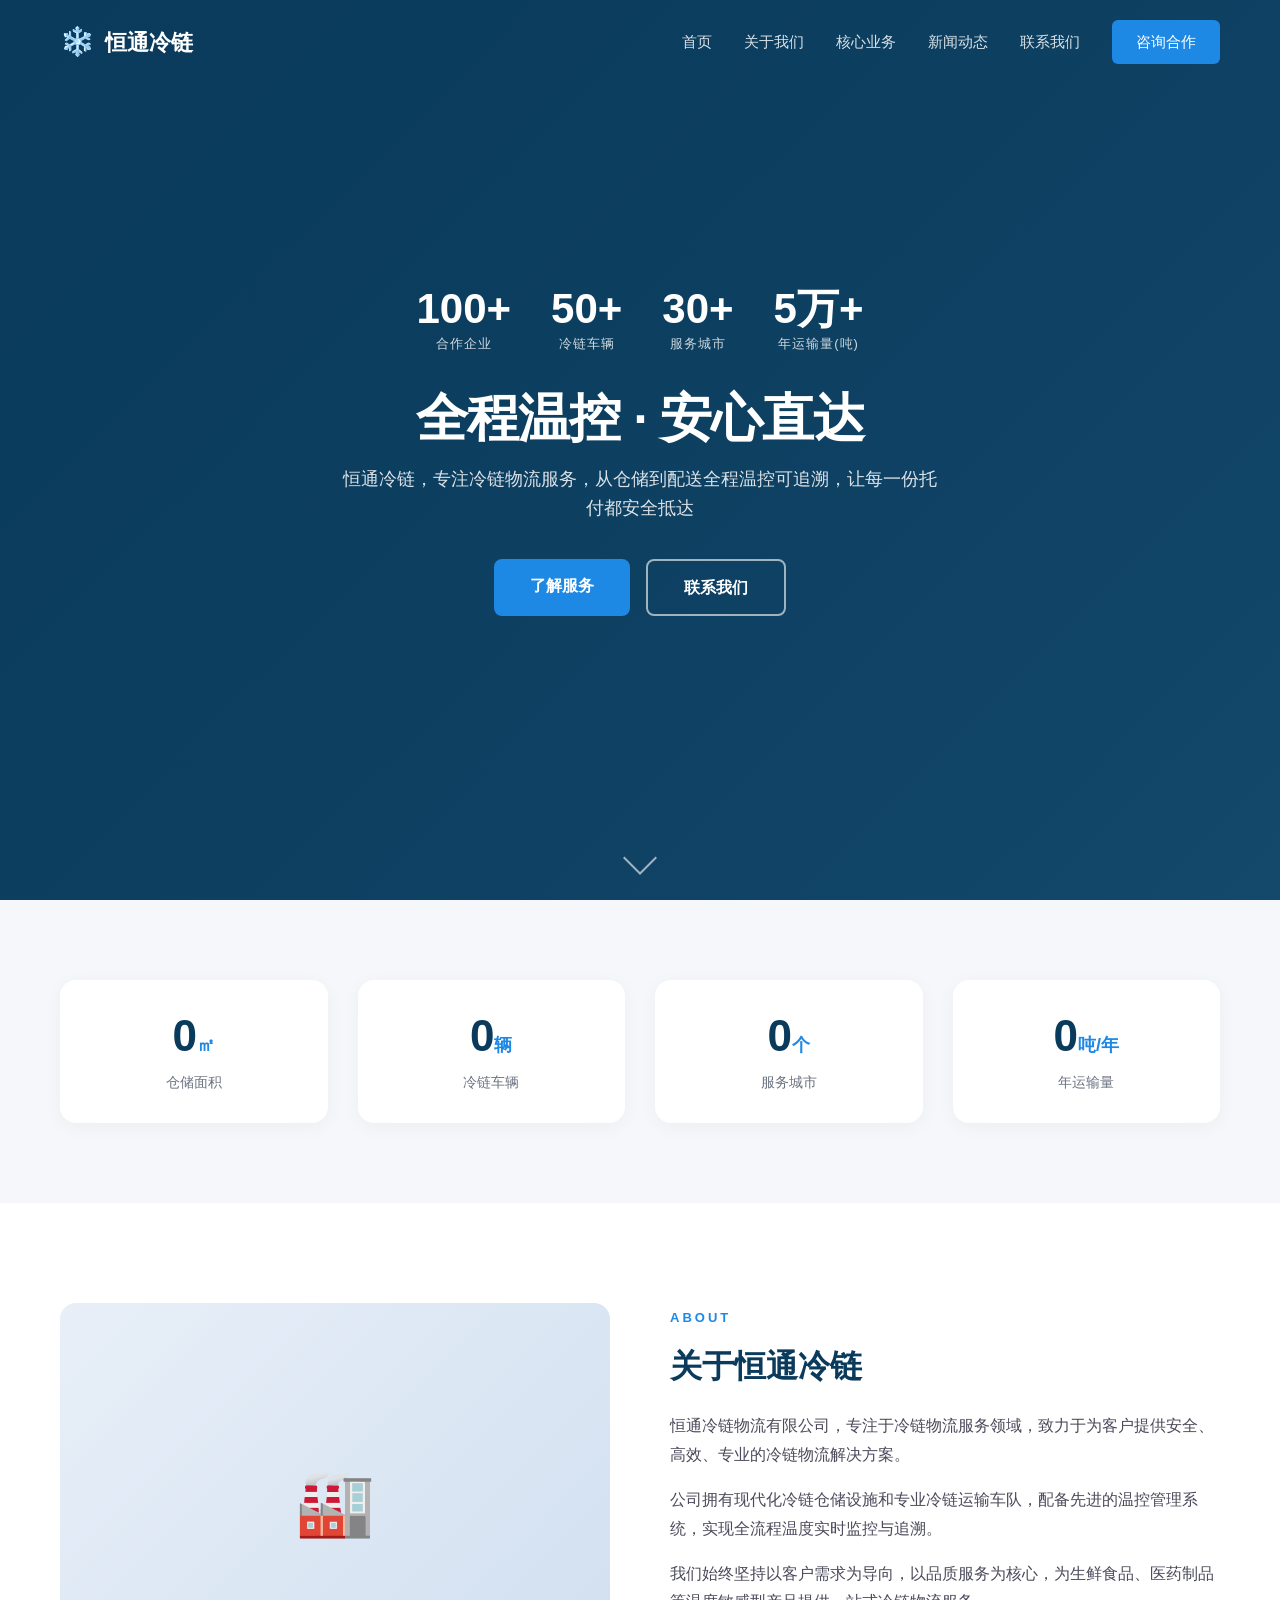
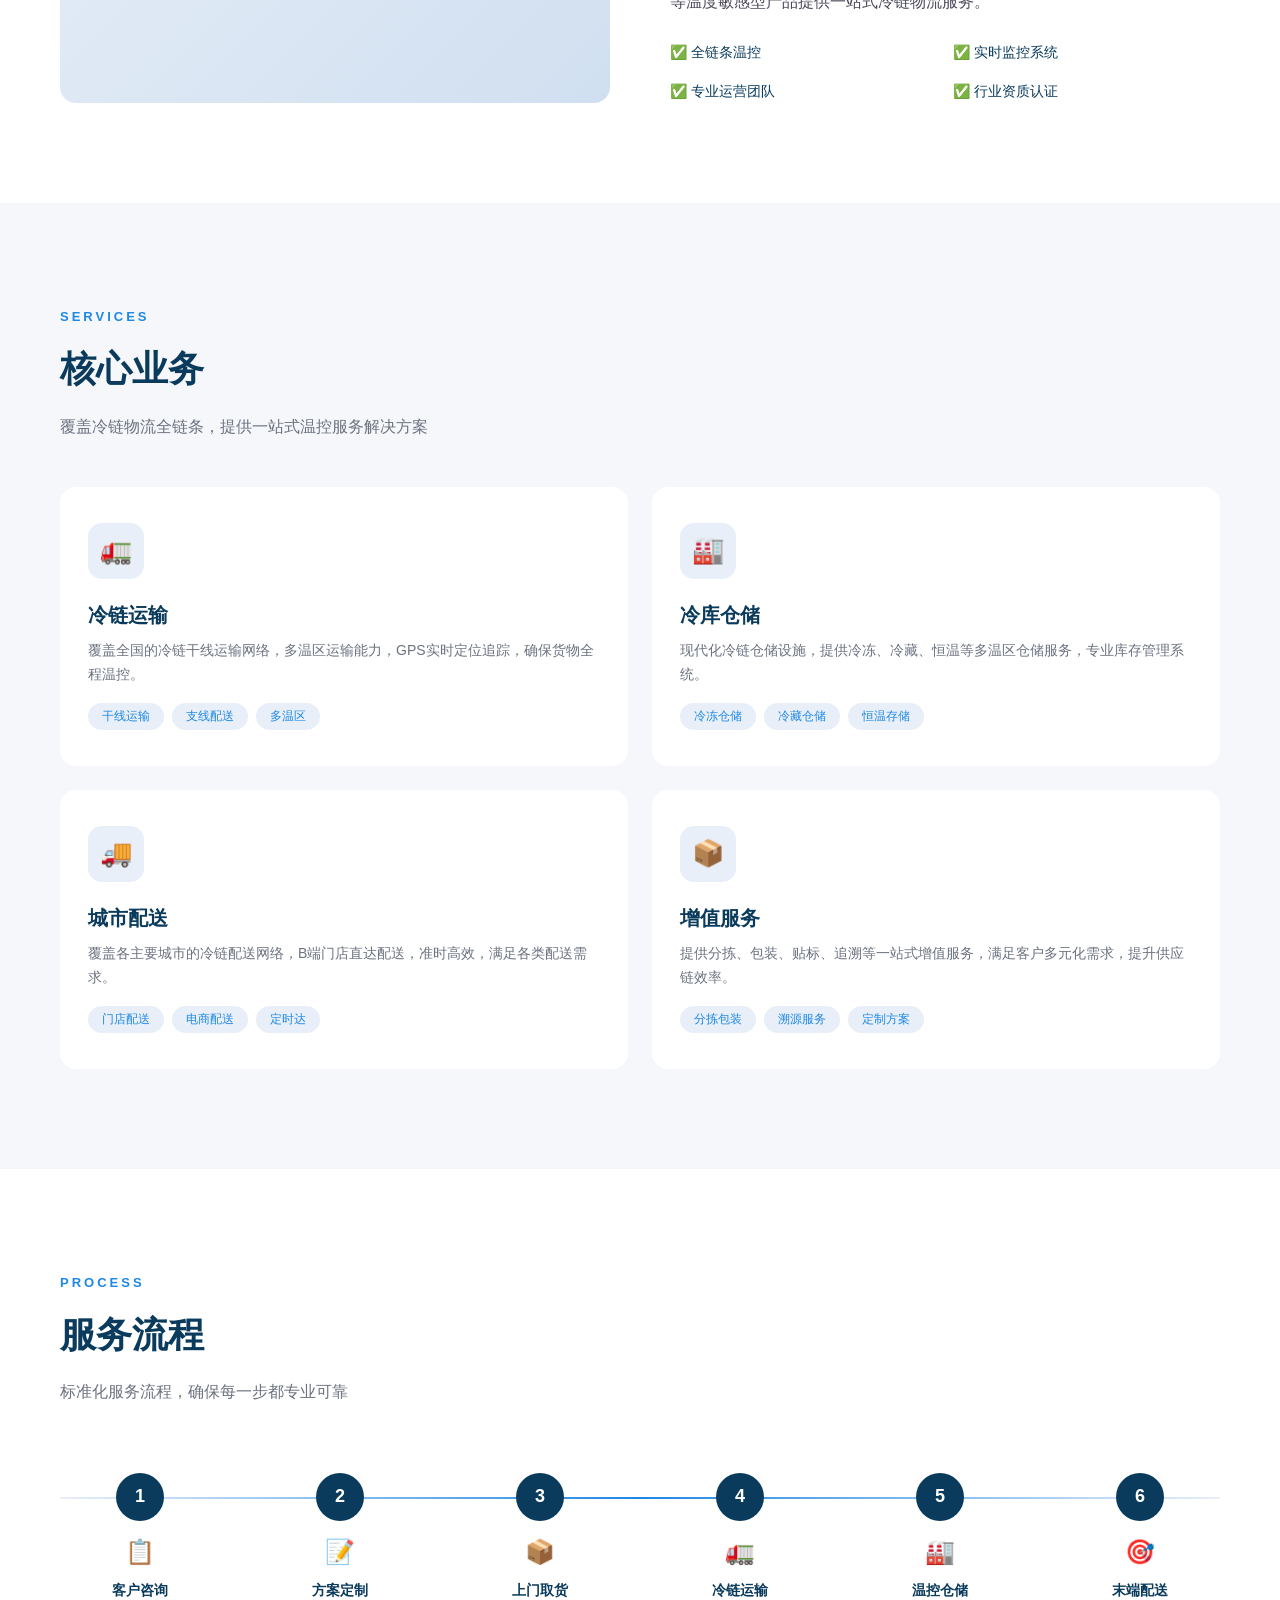
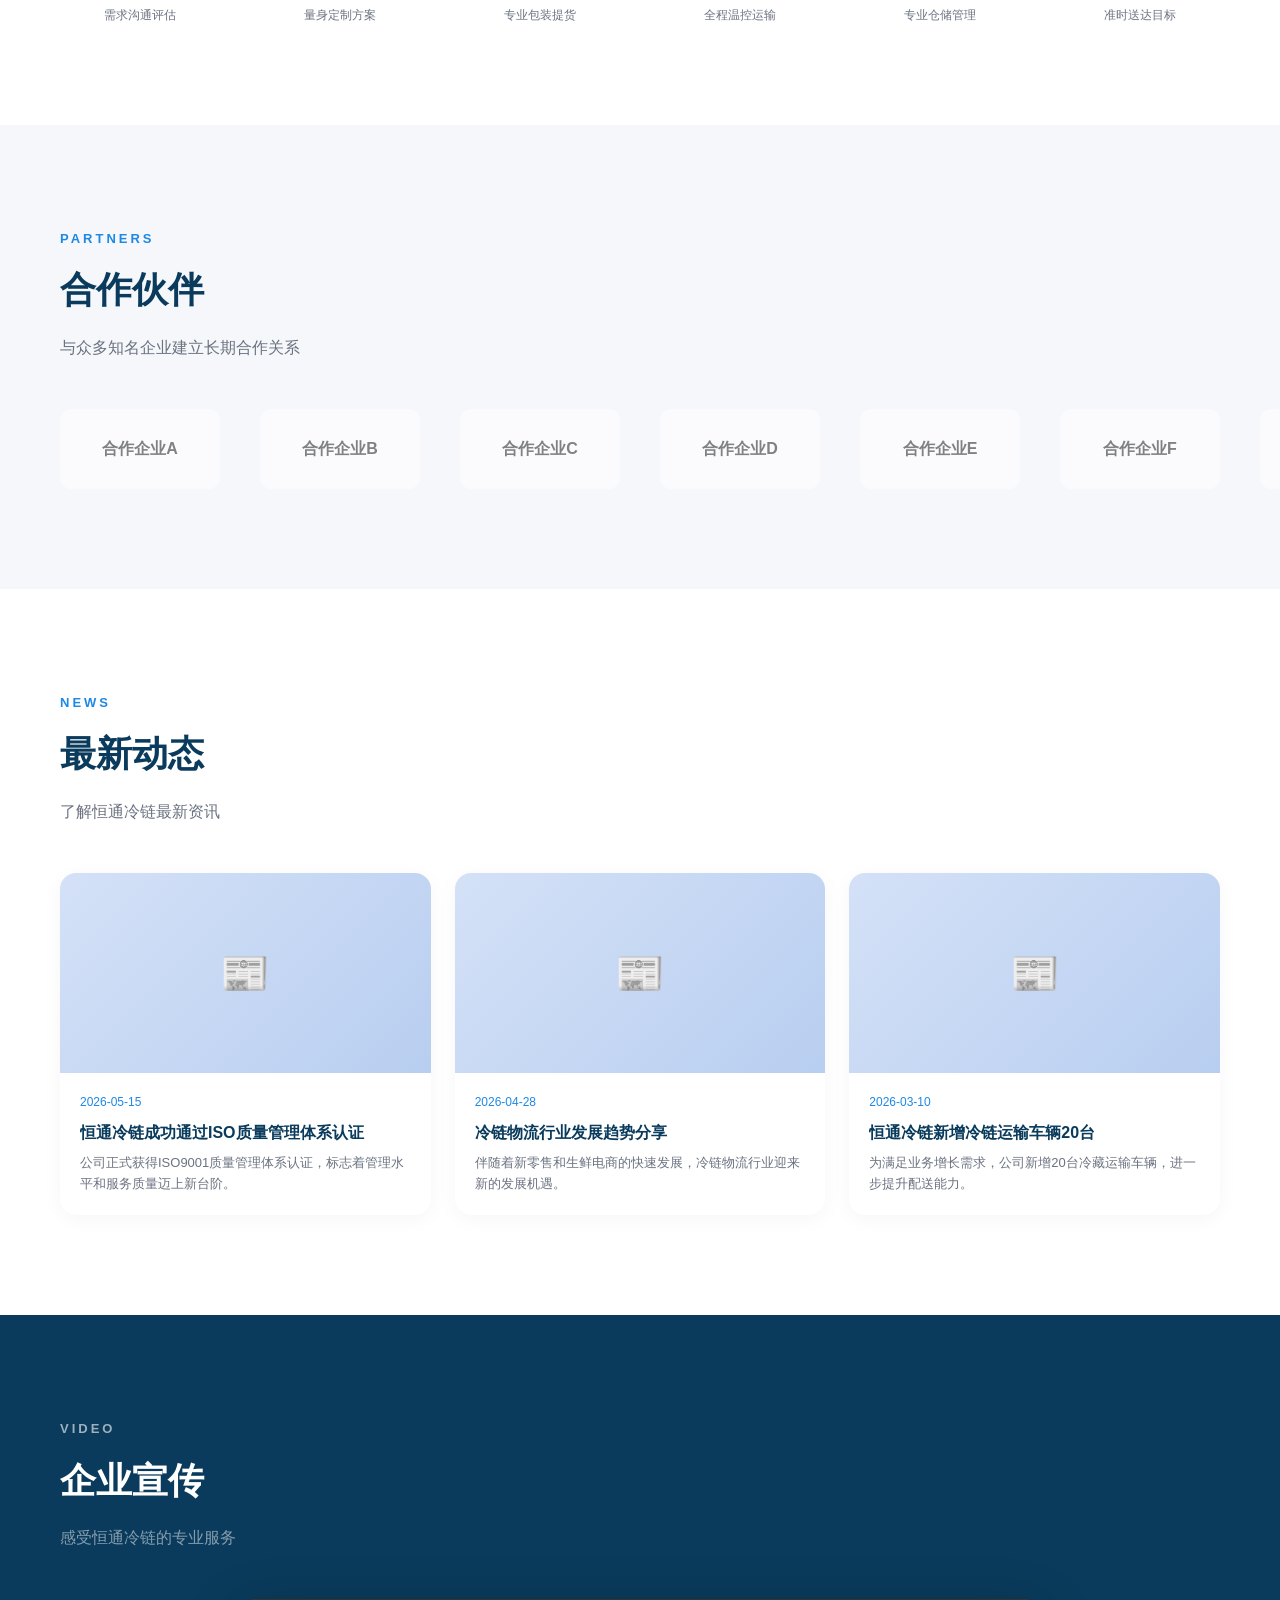
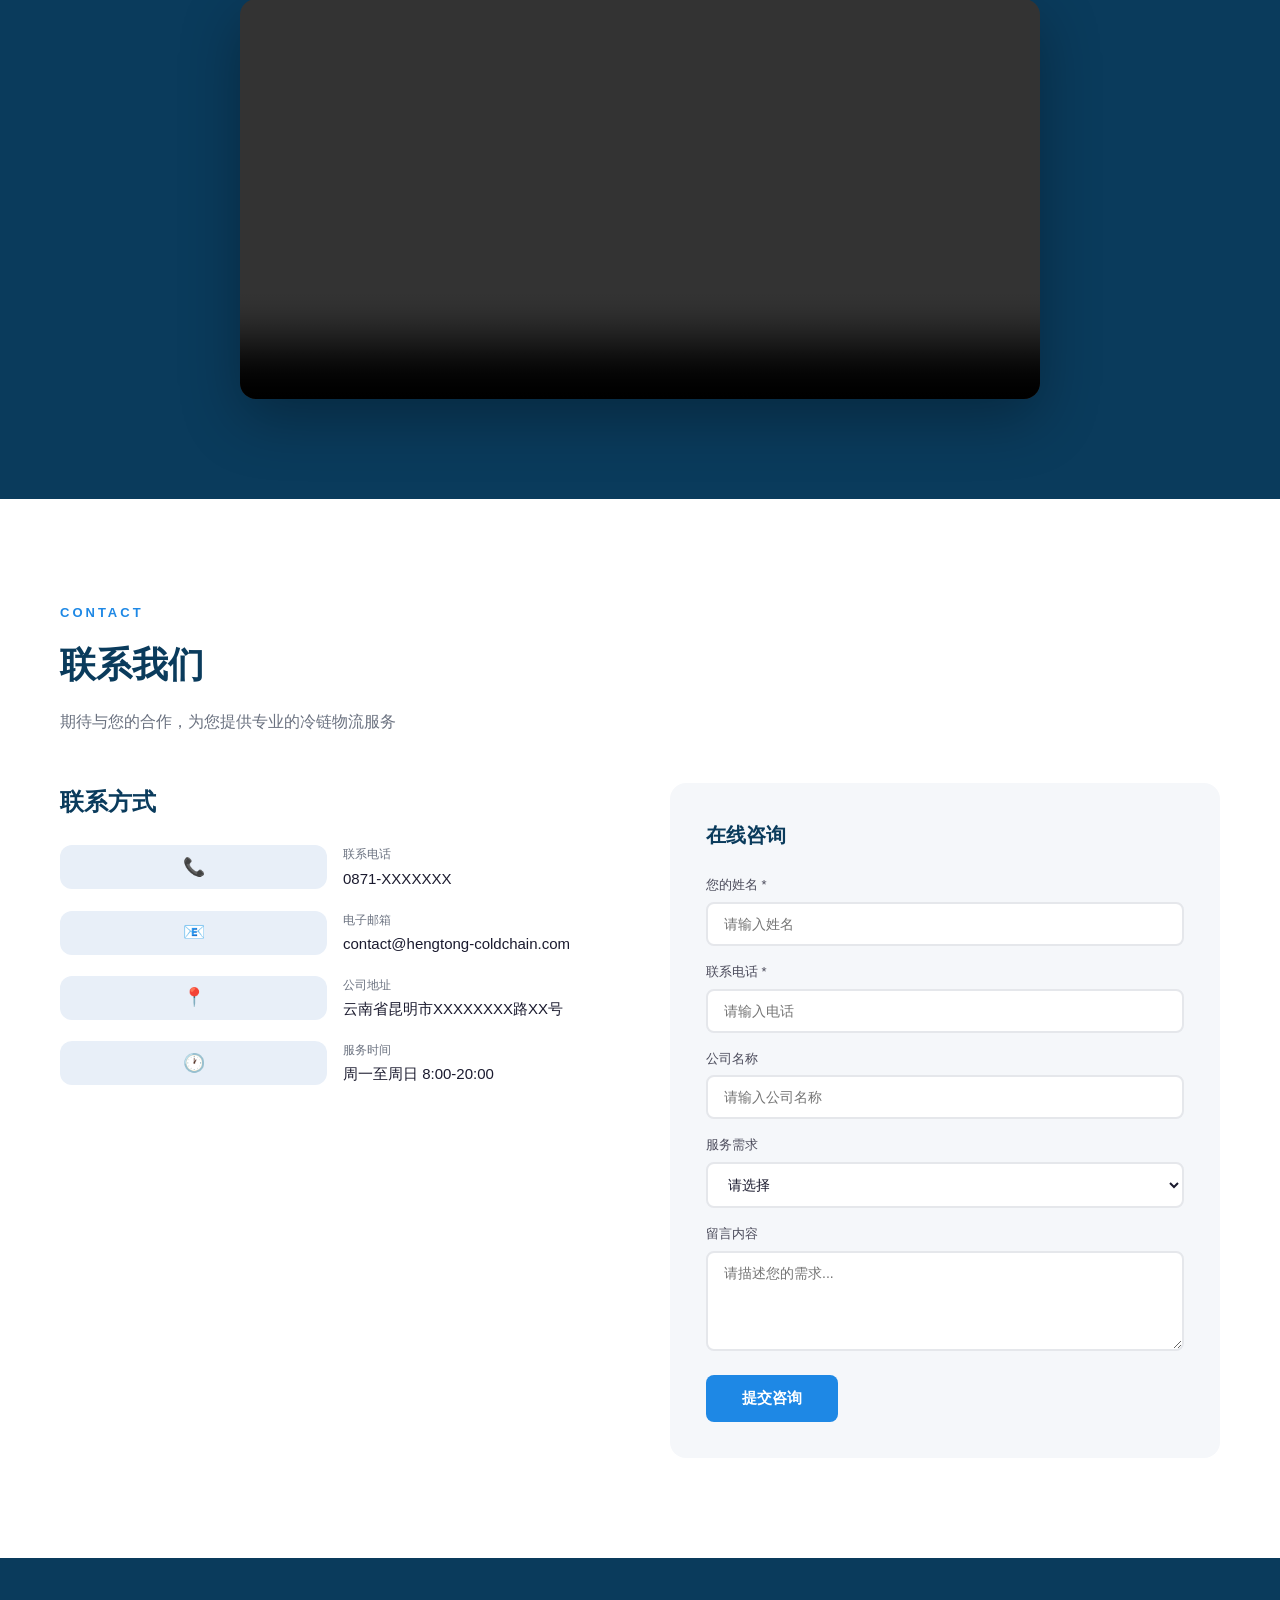
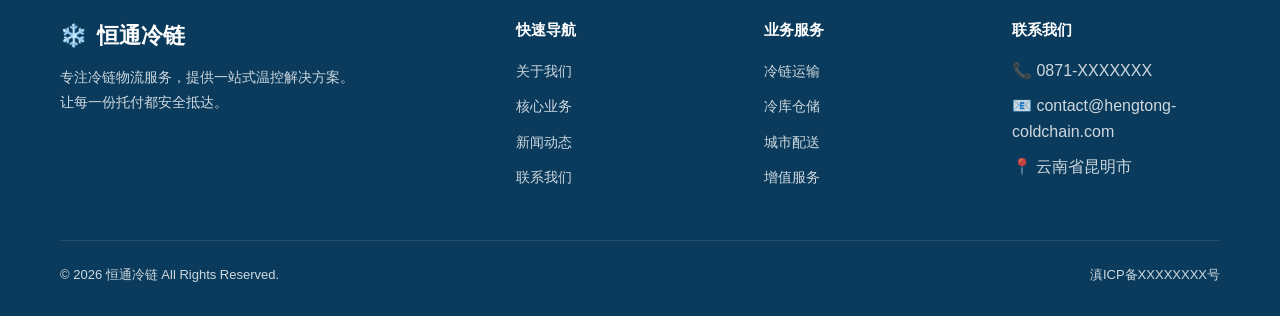
==== index.html @ fb47dd66 "升级: 后台图片上传推送到GitHub仓库永久保存 + 首页从data.json读取" ====
<!DOCTYPE html>
<html lang="zh-CN">
<head>
<meta charset="UTF-8">
<meta name="viewport" content="width=device-width,initial-scale=1.0">
<title>恒通冷链 | 全程温控 · 安心直达</title>
<style>
*,*::before,*::after{margin:0;padding:0;box-sizing:border-box}
html{scroll-behavior:smooth}
body{font-family:-apple-system,BlinkMacSystemFont,'PingFang SC','Microsoft YaHei','Helvetica Neue',sans-serif;color:#1a1a2e;background:#fff;line-height:1.6;-webkit-font-smoothing:antialiased}
a{text-decoration:none;color:inherit}
img{max-width:100%;display:block}
ul{list-style:none}
.container{max-width:1200px;margin:0 auto;padding:0 20px}
section{padding:100px 0}
.section-tag{display:inline-block;font-size:13px;font-weight:600;letter-spacing:3px;color:#1E88E5;text-transform:uppercase;margin-bottom:12px}
.section-title{font-size:36px;font-weight:700;color:#0A3B5C;margin-bottom:16px}
.section-subtitle{font-size:16px;color:#6B7280;max-width:600px;margin-bottom:48px}
.navbar{position:fixed;top:0;left:0;right:0;z-index:1000;padding:20px 0;transition:all .3s ease;background:transparent}
.navbar.scrolled{background:rgba(255,255,255,.95);padding:12px 0;box-shadow:0 2px 20px rgba(0,0,0,.08);backdrop-filter:blur(10px)}
.navbar .container{display:flex;align-items:center;justify-content:space-between}
.navbar .logo{display:flex;align-items:center;gap:10px;font-size:22px;font-weight:700;color:#fff;transition:color .3s}
.navbar.scrolled .logo{color:#0A3B5C}
.navbar .logo-icon{font-size:28px}
.nav-links{display:flex;gap:32px;align-items:center}
.nav-links a{font-size:15px;font-weight:500;color:rgba(255,255,255,.85);transition:color .3s;position:relative}
.navbar.scrolled .nav-links a{color:#4A4A5A}
.nav-links a:hover,.navbar.scrolled .nav-links a:hover{color:#1E88E5}
.nav-links a::after{content:'';position:absolute;bottom:-4px;left:0;width:0;height:2px;background:#1E88E5;transition:width .3s}
.nav-links a:hover::after{width:100%}
.nav-cta{display:inline-block;padding:10px 24px;background:#1E88E5;color:#fff!important;border-radius:6px;font-weight:600;transition:background .3s}
.nav-cta:hover{background:#1565C0}
.nav-cta::after{display:none!important}
.menu-toggle{display:none;flex-direction:column;gap:5px;cursor:pointer;padding:5px}
.menu-toggle span{display:block;width:24px;height:2px;background:#fff;border-radius:2px;transition:.3s}
.navbar.scrolled .menu-toggle span{background:#0A3B5C}
.hero{position:relative;height:100vh;min-height:600px;display:flex;align-items:center;justify-content:center;overflow:hidden;background:#0A3B5C}
.hero-bg{position:absolute;top:0;left:0;width:100%;height:100%;object-fit:cover}
.hero-overlay{position:absolute;top:0;left:0;width:100%;height:100%;background:linear-gradient(135deg,rgba(10,59,92,.85),rgba(10,59,92,.4))}
.hero-content{position:relative;z-index:2;text-align:center;color:#fff;max-width:800px;padding:0 20px}
.hero-data{display:flex;justify-content:center;gap:40px;margin-bottom:32px;flex-wrap:wrap}
.hero-data-item{text-align:center}
.hero-data-num{font-size:42px;font-weight:800;line-height:1.2}
.hero-data-label{font-size:13px;opacity:.8;letter-spacing:1px}
.hero h1{font-size:52px;font-weight:800;line-height:1.2;margin-bottom:16px;letter-spacing:-1px}
.hero p{font-size:18px;opacity:.85;margin-bottom:36px;max-width:600px;margin-left:auto;margin-right:auto}
.hero-btns{display:flex;gap:16px;justify-content:center;flex-wrap:wrap}
.hero-btn{display:inline-block;padding:14px 36px;border-radius:8px;font-size:16px;font-weight:600;transition:all .3s;cursor:pointer;border:none}
.hero-btn-primary{background:#1E88E5;color:#fff}
.hero-btn-primary:hover{background:#1565C0;transform:translateY(-2px);box-shadow:0 8px 25px rgba(30,136,229,.4)}
.hero-btn-outline{background:transparent;color:#fff;border:2px solid rgba(255,255,255,.6)}
.hero-btn-outline:hover{border-color:#fff;background:rgba(255,255,255,.1);transform:translateY(-2px)}
.scroll-indicator{position:absolute;bottom:30px;left:50%;transform:translateX(-50%);z-index:2;animation:bounce 2s infinite}
.scroll-indicator span{display:block;width:24px;height:24px;border-right:2px solid rgba(255,255,255,.6);border-bottom:2px solid rgba(255,255,255,.6);transform:rotate(45deg)}
@keyframes bounce{0%,100%{transform:translateX(-50%) translateY(0)}50%{transform:translateX(-50%) translateY(10px)}}
.stats{background:#F5F7FA;padding:80px 0}
.stats-grid{display:grid;grid-template-columns:repeat(4,1fr);gap:30px}
.stat-card{text-align:center;padding:30px 20px;background:#fff;border-radius:16px;box-shadow:0 4px 20px rgba(0,0,0,.04);transition:all .3s}
.stat-card:hover{transform:translateY(-4px);box-shadow:0 8px 30px rgba(0,0,0,.08)}
.stat-card .num{font-size:44px;font-weight:800;color:#0A3B5C;line-height:1.2}
.stat-card .unit{font-size:18px;font-weight:600;color:#1E88E5}
.stat-card .label{font-size:14px;color:#6B7280;margin-top:8px}
.about .about-grid{display:grid;grid-template-columns:1fr 1fr;gap:60px;align-items:center}
.about-image{border-radius:16px;overflow:hidden;background:#E8EFF8;min-height:400px;display:flex;align-items:center;justify-content:center;background-size:cover;background-position:center}
.about h2{font-size:32px;margin-bottom:20px}
.about p{color:#4A4A5A;margin-bottom:16px;font-size:16px;line-height:1.8}
.about-advantages{display:grid;grid-template-columns:1fr 1fr;gap:16px;margin-top:24px}
.about-adv-item{display:flex;align-items:center;gap:10px;font-size:14px;font-weight:500;color:#0A3B5C}
.services{background:#F5F7FA}
.services-grid{display:grid;grid-template-columns:repeat(2,1fr);gap:24px}
.service-card{background:#fff;border-radius:16px;padding:36px 28px;transition:all .3s;cursor:pointer;position:relative;overflow:hidden}
.service-card::before{content:'';position:absolute;top:0;left:0;width:4px;height:0;background:#1E88E5;transition:height .4s}
.service-card:hover::before{height:100%}
.service-card:hover{transform:translateY(-6px);box-shadow:0 12px 40px rgba(0,0,0,.08)}
.service-icon{width:56px;height:56px;background:#E8EFF8;border-radius:14px;display:flex;align-items:center;justify-content:center;font-size:26px;margin-bottom:20px;transition:all .3s}
.service-card:hover .service-icon{background:#1E88E5;color:#fff}
.service-card h4{font-size:20px;font-weight:700;color:#0A3B5C;margin-bottom:8px}
.service-card p{font-size:14px;color:#6B7280;line-height:1.7}
.service-tags{display:flex;flex-wrap:wrap;gap:8px;margin-top:16px}
.service-tag{padding:4px 14px;background:#E8EFF8;border-radius:20px;font-size:12px;color:#1E88E5;font-weight:500}
.process{background:#fff}
.process-steps{display:flex;justify-content:space-between;position:relative;padding-top:20px}
@media(max-width:768px){.process-steps{flex-wrap:wrap;gap:24px;justify-content:center}}
.process-step{text-align:center;position:relative;padding:0 10px;flex:1;max-width:160px}
.process-step .step-num{width:48px;height:48px;background:#0A3B5C;color:#fff;border-radius:50%;display:flex;align-items:center;justify-content:center;font-size:18px;font-weight:700;margin:0 auto 12px;position:relative;z-index:2}
.process-step .step-icon{font-size:24px;margin-bottom:8px}
.process-step h4{font-size:14px;font-weight:600;color:#0A3B5C;margin-bottom:4px}
.process-step p{font-size:12px;color:#6B7280}
.process-line{position:absolute;top:44px;left:0;right:0;height:2px;background:linear-gradient(90deg,#E8EFF8,#1E88E5,#E8EFF8);z-index:1}
.partners{background:#F5F7FA;overflow:hidden}
.partners-track{display:flex;gap:40px;animation:scrollLogo 30s linear infinite;width:fit-content}
.partners-track:hover{animation-play-state:paused}
@keyframes scrollLogo{0%{transform:translateX(0)}100%{transform:translateX(-50%)}}
.partner-item{flex-shrink:0;width:160px;height:80px;background:#fff;border-radius:12px;display:flex;align-items:center;justify-content:center;padding:16px;transition:all .3s;filter:grayscale(100%);opacity:.6}
.partner-item:hover{filter:grayscale(0);opacity:1;box-shadow:0 4px 16px rgba(0,0,0,.08)}
.news-grid{display:grid;grid-template-columns:repeat(3,1fr);gap:24px}
.news-card{border-radius:16px;overflow:hidden;background:#fff;box-shadow:0 4px 20px rgba(0,0,0,.04);transition:all .3s;cursor:pointer}
.news-card:hover{transform:translateY(-6px);box-shadow:0 12px 40px rgba(0,0,0,.1)}
.news-card-img{height:200px;background-size:cover;background-position:center}
.news-card-body{padding:20px}
.news-date{font-size:12px;color:#1E88E5;font-weight:500;margin-bottom:8px}
.news-card-body h4{font-size:16px;font-weight:700;color:#0A3B5C;margin-bottom:8px;display:-webkit-box;-webkit-line-clamp:2;-webkit-box-orient:vertical;overflow:hidden}
.news-card-body p{font-size:13px;color:#6B7280;line-height:1.6;display:-webkit-box;-webkit-line-clamp:3;-webkit-box-orient:vertical;overflow:hidden}
.video-section{background:#0A3B5C;padding:100px 0}
.video-section .section-title{color:#fff}
.video-wrapper{position:relative;max-width:800px;margin:0 auto;border-radius:16px;overflow:hidden;box-shadow:0 20px 60px rgba(0,0,0,.3)}
.video-wrapper video{width:100%;display:block}
.contact{background:#fff}
.contact-grid{display:grid;grid-template-columns:1fr 1fr;gap:60px}
.contact-info h3{font-size:24px;font-weight:700;color:#0A3B5C;margin-bottom:24px}
.contact-info-item{display:flex;gap:16px;margin-bottom:20px;align-items:flex-start}
.contact-info-item .icon{width:44px;height:44px;background:#E8EFF8;border-radius:12px;display:flex;align-items:center;justify-content:center;font-size:18px;flex-shrink:0}
.contact-info-item div{flex:1}
.contact-info-item .label{font-size:12px;color:#6B7280;font-weight:500;margin-bottom:2px}
.contact-info-item .value{font-size:15px;color:#1a1a2e;font-weight:500}
.contact-form{background:#F5F7FA;border-radius:16px;padding:36px}
.contact-form h3{font-size:20px;font-weight:700;color:#0A3B5C;margin-bottom:24px}
.form-group{margin-bottom:16px}
.form-group label{display:block;font-size:13px;font-weight:500;color:#4A4A5A;margin-bottom:6px}
.form-group input,.form-group textarea,.form-group select{width:100%;padding:12px 16px;border:2px solid #E5E7EB;border-radius:8px;font-size:14px;font-family:inherit;color:#1a1a2e;transition:border .3s;background:#fff;outline:none}
.form-group input:focus,.form-group textarea:focus,.form-group select:focus{border-color:#1E88E5;box-shadow:0 0 0 3px rgba(30,136,229,.1)}
.form-group textarea{resize:vertical;min-height:100px}
.form-submit{padding:14px 36px;background:#1E88E5;color:#fff;border:none;border-radius:8px;font-size:15px;font-weight:600;cursor:pointer;transition:all .3s}
.form-submit:hover{background:#1565C0;transform:translateY(-2px)}
.footer{background:#0A3B5C;color:rgba(255,255,255,.8);padding:60px 0 30px}
.footer-grid{display:grid;grid-template-columns:2fr 1fr 1fr 1fr;gap:40px}
.footer-brand .logo{font-size:22px;font-weight:700;color:#fff;margin-bottom:12px;display:flex;align-items:center;gap:10px}
.footer-brand p{font-size:14px;line-height:1.8;margin-bottom:20px}
.footer h4{font-size:15px;font-weight:600;color:#fff;margin-bottom:16px}
.footer-links li{margin-bottom:10px}
.footer-links a{font-size:14px;transition:color .3s}
.footer-links a:hover{color:#1E88E5}
.footer-bottom{border-top:1px solid rgba(255,255,255,.1);padding-top:24px;margin-top:40px;display:flex;justify-content:space-between;align-items:center;font-size:13px;flex-wrap:wrap;gap:12px}
.fade-in{opacity:0;transform:translateY(30px);transition:opacity .6s ease,transform .6s ease}
.fade-in.visible{opacity:1;transform:translateY(0)}
@media(max-width:1024px){
.hero h1{font-size:40px}
.nav-links{display:none;position:fixed;top:0;right:-300px;width:300px;height:100vh;background:#fff;flex-direction:column;padding:80px 32px;gap:24px;box-shadow:-4px 0 20px rgba(0,0,0,.08);transition:right .3s;z-index:1001}
.nav-links.open{right:0;display:flex}
.nav-links a{color:#4A4A5A!important}
.menu-toggle{display:flex}
.stats-grid{grid-template-columns:repeat(2,1fr)}
.services-grid{grid-template-columns:1fr}
.news-grid{grid-template-columns:1fr}
.contact-grid{grid-template-columns:1fr}
.footer-grid{grid-template-columns:1fr 1fr}
}
@media(max-width:640px){
section{padding:60px 0}
.hero h1{font-size:32px}
.hero p{font-size:15px}
.section-title{font-size:28px}
.stats-grid{grid-template-columns:repeat(2,1fr);gap:12px}
.stat-card .num{font-size:32px}
.footer-grid{grid-template-columns:1fr}
.contact-form{padding:24px}
.hero-data-num{font-size:26px}
.nav-cta{display:none}
}
.mobile-overlay{display:none;position:fixed;top:0;left:0;width:100%;height:100%;background:rgba(0,0,0,.3);z-index:1000}
.mobile-overlay.show{display:block}
.toast{position:fixed;top:20px;right:20px;padding:14px 24px;border-radius:10px;color:#fff;font-size:14px;font-weight:500;z-index:9999;opacity:0;transform:translateY(-10px);transition:all .3s;max-width:360px}
.toast.show{opacity:1;transform:translateY(0)}
.toast-success{background:#10B981}
</style></head><body>
<div id="toast" class="toast"></div>
<div id="mobileOverlay" class="mobile-overlay" onclick="closeMenu()"></div>
<nav class="navbar" id="navbar"><div class="container">
<a href="#" class="logo"><span class="logo-icon">❄️</span><span>恒通冷链</span></a>
<div class="menu-toggle" onclick="toggleMenu()"><span></span><span></span><span></span></div>
<div class="nav-links" id="navLinks">
<a href="#" onclick="closeMenu()">首页</a>
<a href="#about" onclick="closeMenu()">关于我们</a>
<a href="#services" onclick="closeMenu()">核心业务</a>
<a href="#news" onclick="closeMenu()">新闻动态</a>
<a href="#contact" onclick="closeMenu()">联系我们</a>
<a href="#contact" class="nav-cta" onclick="closeMenu()">咨询合作</a>
</div></div></nav>
<section class="hero" id="hero">
<div class="hero-bg" id="heroBg" style="background:linear-gradient(135deg,#0a3b5c,#1a5276)"></div>
<div class="hero-overlay"></div>
<div class="hero-content">
<div class="hero-data">
<div class="hero-data-item"><div class="hero-data-num">100+</div><div class="hero-data-label">合作企业</div></div>
<div class="hero-data-item"><div class="hero-data-num">50+</div><div class="hero-data-label">冷链车辆</div></div>
<div class="hero-data-item"><div class="hero-data-num">30+</div><div class="hero-data-label">服务城市</div></div>
<div class="hero-data-item"><div class="hero-data-num">5万+</div><div class="hero-data-label">年运输量(吨)</div></div></div>
<h1 id="heroTitle">全程温控 · 安心直达</h1>
<p id="heroDesc">恒通冷链，专注冷链物流服务，从仓储到配送全程温控可追溯，让每一份托付都安全抵达</p>
<div class="hero-btns"><a href="#services" class="hero-btn hero-btn-primary">了解服务</a><a href="#contact" class="hero-btn hero-btn-outline">联系我们</a></div>
</div>
<div class="scroll-indicator"><span></span></div>
</section>

<section class="stats" id="stats"><div class="container">
<div class="stats-grid">
<div class="stat-card fade-in"><div class="num"><span id="stat1">0</span><span class="unit">㎡</span></div><div class="label">仓储面积</div></div>
<div class="stat-card fade-in"><div class="num"><span id="stat2">0</span><span class="unit">辆</span></div><div class="label">冷链车辆</div></div>
<div class="stat-card fade-in"><div class="num"><span id="stat3">0</span><span class="unit">个</span></div><div class="label">服务城市</div></div>
<div class="stat-card fade-in"><div class="num"><span id="stat4">0</span><span class="unit">吨/年</span></div><div class="label">年运输量</div></div>
</div></div></section>

<section class="about" id="about"><div class="container"><div class="about-grid">
<div class="about-image fade-in" id="aboutImg" style="background:linear-gradient(135deg,#E8EFF8,#d0dff0);display:flex;align-items:center;justify-content:center;font-size:64px">🏭</div>
<div class="about-text fade-in">
<div class="section-tag">ABOUT</div>
<h2 class="section-title" id="aboutTitle">关于恒通冷链</h2>
<div id="aboutContent"><p>恒通冷链物流有限公司，专注于冷链物流服务领域，致力于为客户提供安全、高效、专业的冷链物流解决方案。</p><p>公司拥有现代化冷链仓储设施和专业冷链运输车队，配备先进的温控管理系统，实现全流程温度实时监控与追溯。</p><p>我们始终坚持以客户需求为导向，以品质服务为核心，为生鲜食品、医药制品等温度敏感型产品提供一站式冷链物流服务。</p></div>
<div class="about-advantages"><div class="about-adv-item">✅ 全链条温控</div><div class="about-adv-item">✅ 实时监控系统</div><div class="about-adv-item">✅ 专业运营团队</div><div class="about-adv-item">✅ 行业资质认证</div></div>
</div></div></div></section>

<section class="services" id="services"><div class="container">
<div class="section-tag fade-in">SERVICES</div>
<h2 class="section-title fade-in">核心业务</h2>
<p class="section-subtitle fade-in">覆盖冷链物流全链条，提供一站式温控服务解决方案</p>
<div class="services-grid" id="servicesGrid">
<div class="service-card fade-in"><div class="service-icon">🚛</div><h4>冷链运输</h4><p>覆盖全国的冷链干线运输网络，多温区运输能力，GPS实时定位追踪，确保货物全程温控。</p><div class="service-tags"><span class="service-tag">干线运输</span><span class="service-tag">支线配送</span><span class="service-tag">多温区</span></div></div>
<div class="service-card fade-in"><div class="service-icon">🏭</div><h4>冷库仓储</h4><p>现代化冷链仓储设施，提供冷冻、冷藏、恒温等多温区仓储服务，专业库存管理系统。</p><div class="service-tags"><span class="service-tag">冷冻仓储</span><span class="service-tag">冷藏仓储</span><span class="service-tag">恒温存储</span></div></div>
<div class="service-card fade-in"><div class="service-icon">🚚</div><h4>城市配送</h4><p>覆盖各主要城市的冷链配送网络，B端门店直达配送，准时高效，满足各类配送需求。</p><div class="service-tags"><span class="service-tag">门店配送</span><span class="service-tag">电商配送</span><span class="service-tag">定时达</span></div></div>
<div class="service-card fade-in"><div class="service-icon">📦</div><h4>增值服务</h4><p>提供分拣、包装、贴标、追溯等一站式增值服务，满足客户多元化需求，提升供应链效率。</p><div class="service-tags"><span class="service-tag">分拣包装</span><span class="service-tag">溯源服务</span><span class="service-tag">定制方案</span></div></div>
</div></div></section>

<section class="process" id="process"><div class="container">
<div class="section-tag fade-in">PROCESS</div>
<h2 class="section-title fade-in">服务流程</h2>
<p class="section-subtitle fade-in">标准化服务流程，确保每一步都专业可靠</p>
<div class="process-steps fade-in">
<div class="process-line"></div>
<div class="process-step"><div class="step-num">1</div><div class="step-icon">📋</div><h4>客户咨询</h4><p>需求沟通评估</p></div>
<div class="process-step"><div class="step-num">2</div><div class="step-icon">📝</div><h4>方案定制</h4><p>量身定制方案</p></div>
<div class="process-step"><div class="step-num">3</div><div class="step-icon">📦</div><h4>上门取货</h4><p>专业包装提货</p></div>
<div class="process-step"><div class="step-num">4</div><div class="step-icon">🚛</div><h4>冷链运输</h4><p>全程温控运输</p></div>
<div class="process-step"><div class="step-num">5</div><div class="step-icon">🏭</div><h4>温控仓储</h4><p>专业仓储管理</p></div>
<div class="process-step"><div class="step-num">6</div><div class="step-icon">🎯</div><h4>末端配送</h4><p>准时送达目标</p></div>
</div></div></section>

<section class="partners" id="partners"><div class="container">
<div class="section-tag fade-in">PARTNERS</div>
<h2 class="section-title fade-in">合作伙伴</h2>
<p class="section-subtitle fade-in">与众多知名企业建立长期合作关系</p>
<div class="partners-track" id="partnersTrack">
<div class="partner-item" style="font-weight:700;color:#0A3B5C">合作企业A</div><div class="partner-item" style="font-weight:700;color:#0A3B5C">合作企业B</div><div class="partner-item" style="font-weight:700;color:#0A3B5C">合作企业C</div><div class="partner-item" style="font-weight:700;color:#0A3B5C">合作企业D</div>
<div class="partner-item" style="font-weight:700;color:#0A3B5C">合作企业E</div><div class="partner-item" style="font-weight:700;color:#0A3B5C">合作企业F</div><div class="partner-item" style="font-weight:700;color:#0A3B5C">合作企业G</div><div class="partner-item" style="font-weight:700;color:#0A3B5C">合作企业H</div>
<div class="partner-item" style="font-weight:700;color:#0A3B5C">合作企业A</div><div class="partner-item" style="font-weight:700;color:#0A3B5C">合作企业B</div><div class="partner-item" style="font-weight:700;color:#0A3B5C">合作企业C</div><div class="partner-item" style="font-weight:700;color:#0A3B5C">合作企业D</div>
<div class="partner-item" style="font-weight:700;color:#0A3B5C">合作企业E</div><div class="partner-item" style="font-weight:700;color:#0A3B5C">合作企业F</div><div class="partner-item" style="font-weight:700;color:#0A3B5C">合作企业G</div><div class="partner-item" style="font-weight:700;color:#0A3B5C">合作企业H</div>
</div></div></section>

<section class="news" id="news"><div class="container">
<div class="section-tag fade-in">NEWS</div>
<h2 class="section-title fade-in">最新动态</h2>
<p class="section-subtitle fade-in">了解恒通冷链最新资讯</p>
<div class="news-grid" id="newsGrid">
<div class="news-card fade-in"><div class="news-card-img" style="background:linear-gradient(135deg,#d4e1f7,#b8cef0);display:flex;align-items:center;justify-content:center;font-size:40px">📰</div><div class="news-card-body"><div class="news-date" id="nDate1">2026-05-15</div><h4 id="nTitle1">恒通冷链成功通过ISO质量管理体系认证</h4><p id="nDesc1">公司正式获得ISO9001质量管理体系认证，标志着管理水平和服务质量迈上新台阶。</p></div></div>
<div class="news-card fade-in"><div class="news-card-img" style="background:linear-gradient(135deg,#d4e1f7,#b8cef0);display:flex;align-items:center;justify-content:center;font-size:40px">📰</div><div class="news-card-body"><div class="news-date" id="nDate2">2026-04-28</div><h4 id="nTitle2">冷链物流行业发展趋势分享</h4><p id="nDesc2">伴随着新零售和生鲜电商的快速发展，冷链物流行业迎来新的发展机遇。</p></div></div>
<div class="news-card fade-in"><div class="news-card-img" style="background:linear-gradient(135deg,#d4e1f7,#b8cef0);display:flex;align-items:center;justify-content:center;font-size:40px">📰</div><div class="news-card-body"><div class="news-date" id="nDate3">2026-03-10</div><h4 id="nTitle3">恒通冷链新增冷链运输车辆20台</h4><p id="nDesc3">为满足业务增长需求，公司新增20台冷藏运输车辆，进一步提升配送能力。</p></div></div>
</div></div></section>

<section class="video-section" id="video"><div class="container">
<div class="section-tag fade-in" style="color:rgba(255,255,255,.6)">VIDEO</div>
<h2 class="section-title fade-in">企业宣传</h2>
<p class="section-subtitle fade-in" style="color:rgba(255,255,255,.5)">感受恒通冷链的专业服务</p>
<div class="video-wrapper fade-in">
<video id="promoVideo" controls poster="" preload="none" style="width:100%;display:block"><source src="" type="video/mp4">您的浏览器不支持视频播放</video>
</div></div></section>

<section class="contact" id="contact"><div class="container">
<div class="section-tag fade-in">CONTACT</div>
<h2 class="section-title fade-in">联系我们</h2>
<p class="section-subtitle fade-in">期待与您的合作，为您提供专业的冷链物流服务</p>
<div class="contact-grid">
<div class="contact-info fade-in">
<h3>联系方式</h3>
<div class="contact-info-item"><div class="icon">📞</div><div><div class="label">联系电话</div><div class="value" id="contactPhone">0871-XXXXXXX</div></div></div>
<div class="contact-info-item"><div class="icon">📧</div><div><div class="label">电子邮箱</div><div class="value" id="contactEmail">contact@hengtong-coldchain.com</div></div></div>
<div class="contact-info-item"><div class="icon">📍</div><div><div class="label">公司地址</div><div class="value" id="contactAddr">云南省昆明市XXXXXXXX路XX号</div></div></div>
<div class="contact-info-item"><div class="icon">🕐</div><div><div class="label">服务时间</div><div class="value" id="contactHours">周一至周日 8:00-20:00</div></div></div>
</div>
<form class="contact-form fade-in" onsubmit="submitForm(event)">
<h3>在线咨询</h3>
<div class="form-group"><label>您的姓名 *</label><input type="text" required placeholder="请输入姓名"></div>
<div class="form-group"><label>联系电话 *</label><input type="tel" required placeholder="请输入电话"></div>
<div class="form-group"><label>公司名称</label><input type="text" placeholder="请输入公司名称"></div>
<div class="form-group"><label>服务需求</label><select><option value="">请选择</option><option>冷链运输咨询</option><option>冷库仓储咨询</option><option>城市配送咨询</option><option>其他合作</option></select></div>
<div class="form-group"><label>留言内容</label><textarea placeholder="请描述您的需求..." rows="3"></textarea></div>
<button type="submit" class="form-submit">提交咨询</button>
</form>
</div></div></section>

<footer class="footer"><div class="container">
<div class="footer-grid">
<div class="footer-brand"><div class="logo"><span>❄️</span> 恒通冷链</div><p>专注冷链物流服务，提供一站式温控解决方案。<br>让每一份托付都安全抵达。</p></div>
<div><h4>快速导航</h4><ul class="footer-links"><li><a href="#about">关于我们</a></li><li><a href="#services">核心业务</a></li><li><a href="#news">新闻动态</a></li><li><a href="#contact">联系我们</a></li></ul></div>
<div><h4>业务服务</h4><ul class="footer-links"><li><a href="#services">冷链运输</a></li><li><a href="#services">冷库仓储</a></li><li><a href="#services">城市配送</a></li><li><a href="#services">增值服务</a></li></ul></div>
<div><h4>联系我们</h4><ul class="footer-links"><li>📞 0871-XXXXXXX</li><li>📧 contact@hengtong-coldchain.com</li><li>📍 云南省昆明市</li></ul></div>
</div>
<div class="footer-bottom">
<span id="footerCopyright">© 2026 恒通冷链 All Rights Reserved.</span>
<span>滇ICP备XXXXXXXX号</span>
</div></div></footer>

<script>
var nav=document.getElementById('navbar');
window.addEventListener('scroll',function(){nav.classList.toggle('scrolled',window.scrollY>60)});
function toggleMenu(){document.getElementById('navLinks').classList.toggle('open');document.getElementById('mobileOverlay').classList.toggle('show')}
function closeMenu(){document.getElementById('navLinks').classList.remove('open');document.getElementById('mobileOverlay').classList.remove('show')}
var obs=new IntersectionObserver(function(es){es.forEach(function(e){if(e.isIntersecting){e.target.classList.add('visible');obs.unobserve(e.target)}})},{threshold:.15});
document.querySelectorAll('.fade-in').forEach(function(e){obs.observe(e)});

// Load data from GitHub data.json, fallback to localStorage
function loadSiteData(){
  try{var raw=localStorage.getItem('ht_data');if(raw)return JSON.parse(raw)}catch(e){}
  return null
}
function fetchGitHubData(cb){
  var x=new XMLHttpRequest();
  x.open('GET','https://raw.githubusercontent.com/zijun-arch/hengtong-website/main/data.json?_t='+Date.now(),true);
  x.onreadystatechange=function(){if(x.readyState===4){
    if(x.status===200||x.status===0){try{cb(JSON.parse(x.responseText));return}catch(e){}}
    cb(null);
  }};
  x.send();
}
var d=loadSiteData();
fetchGitHubData(function(gd){
  if(gd){
    // Merge GH data over localStorage data
    d=gd;
    // Re-render with GH data
    renderData(gd);
    // Stats animation needs to re-init with new numbers
    reinitStats(gd);
  }
});
renderData(d);
function renderData(d){
  // Hero
  if(d.heroTitle)document.getElementById('heroTitle').textContent=d.heroTitle;
  if(d.heroDesc)document.getElementById('heroDesc').textContent=d.heroDesc;
  if(d.heroBtn1)document.querySelector('.hero-btn-primary').textContent=d.heroBtn1;
  if(d.heroBtn2)document.querySelector('.hero-btn-outline').textContent=d.heroBtn2;
  if(d.heroBtnLink){document.querySelector('.hero-btn-primary').href=d.heroBtnLink}
  // Hero bg image
  if(d.heroBgImg){
    var hb=document.getElementById('heroBg');
    hb.style.background='url('+d.heroBgImg+') center/cover no-repeat';
  }
  // Hero data
  var hd=document.querySelectorAll('.hero-data-item');
  if(d.d1Val&&hd[0])hd[0].querySelector('.hero-data-num').textContent=d.d1Val;
  if(d.d1Label&&hd[0])hd[0].querySelector('.hero-data-label').textContent=d.d1Label;
  if(d.d2Val&&hd[1])hd[1].querySelector('.hero-data-num').textContent=d.d2Val;
  if(d.d2Label&&hd[1])hd[1].querySelector('.hero-data-label').textContent=d.d2Label;
  if(d.d3Val&&hd[2])hd[2].querySelector('.hero-data-num').textContent=d.d3Val;
  if(d.d3Label&&hd[2])hd[2].querySelector('.hero-data-label').textContent=d.d3Label;
  if(d.d4Val&&hd[3])hd[3].querySelector('.hero-data-num').textContent=d.d4Val;
  if(d.d4Label&&hd[3])hd[3].querySelector('.hero-data-label').textContent=d.d4Label;
  // Stats
  if(d.stat1)document.getElementById('stat1').textContent=d.stat1.toLocaleString();
  if(d.stat2)document.getElementById('stat2').textContent=d.stat2.toLocaleString();
  if(d.stat3)document.getElementById('stat3').textContent=d.stat3.toLocaleString();
  if(d.stat4)document.getElementById('stat4').textContent=d.stat4.toLocaleString();
  // About
  if(d.aboutTitle)document.getElementById('aboutTitle').textContent=d.aboutTitle;
  if(d.aboutContent){document.getElementById('aboutContent').innerHTML='<p>'+d.aboutContent.replace(/\n\n/g,'</p><p>').replace(/\n/g,'<br>')+'</p>'}
  if(d.aboutImgData){var ai=document.getElementById('aboutImg');ai.style.background='url('+d.aboutImgData+') center/cover no-repeat';ai.innerHTML=''}
  // Advantages
  var advs=document.querySelectorAll('.about-adv-item');
  if(d.adv1&&advs[0])advs[0].innerHTML='✅ '+d.adv1;
  if(d.adv2&&advs[1])advs[1].innerHTML='✅ '+d.adv2;
  if(d.adv3&&advs[2])advs[2].innerHTML='✅ '+d.adv3;
  if(d.adv4&&advs[3])advs[3].innerHTML='✅ '+d.adv4;
  // Services
  if(d.services&&d.services.length){
    var sg=document.getElementById('servicesGrid');
    var h='';
    d.services.forEach(function(s){
      h+='<div class="service-card fade-in"><div class="service-icon">'+s.icon+'</div><h4>'+s.title+'</h4><p>'+s.desc+'</p><div class="service-tags">';
      s.tags.forEach(function(t){h+='<span class="service-tag">'+t+'</span>'});
      h+='</div></div>';
    });
    sg.innerHTML=h;
  }
  // News
  if(d.news&&d.news.length){
    var ng=document.getElementById('newsGrid');
    var h='';
    d.news.forEach(function(n,i){
      var imgKey='_img_newsImg_'+i;
      var imgSrc=d[imgKey];
      var imgStyle='';
      if(imgSrc){imgStyle='background:url('+imgSrc+') center/cover no-repeat'}else{imgStyle='background:linear-gradient(135deg,#d4e1f7,#b8cef0);display:flex;align-items:center;justify-content:center;font-size:40px'}
      var fallback=imgSrc?'':'📰';
      h+='<div class="news-card fade-in"><div class="news-card-img" style="'+imgStyle+'">'+fallback+'</div><div class="news-card-body"><div class="news-date">'+n.date+'</div><h4>'+n.title+'</h4><p>'+n.desc+'</p></div></div>';
    });
    ng.innerHTML=h;
  }
  // Video
  if(d.promoVideoData){
    var pv=document.getElementById('promoVideo');
    pv.querySelector('source').src=d.promoVideoData;
    pv.load();
  }
  // Contact
  if(d.contactPhone)document.getElementById('contactPhone').textContent=d.contactPhone;
  if(d.contactEmail)document.getElementById('contactEmail').textContent=d.contactEmail;
  if(d.contactAddr)document.getElementById('contactAddr').textContent=d.contactAddr;
  if(d.contactHours)document.getElementById('contactHours').textContent=d.contactHours;
  // Footer
  if(d.footerCopyright)document.getElementById('footerCopyright').textContent=d.footerCopyright;
}
// Re-init stats animation when data comes from GitHub
function reinitStats(d){
  var sob=new IntersectionObserver(function(es){es.forEach(function(e){if(e.isIntersecting){
    var targets=[d.stat1||20000,d.stat2||50,d.stat3||30,d.stat4||50000];
    ['stat1','stat2','stat3','stat4'].forEach(function(id,t){
      var el=document.getElementById(id),target=targets[t],start=null;
      !function s(ts){if(!start)start=ts;var p=Math.min((ts-start)/2000,1);
      el.textContent=Math.floor((1-Math.pow(1-p,3))*target).toLocaleString();
      if(p<1)requestAnimationFrame(s)}(0)
    });sob.unobserve(e.target)}})},{threshold:.5});
  var statsSection=document.getElementById('stats');
  if(statsSection)sob.observe(statsSection);
}

// Stats animation
var sob=new IntersectionObserver(function(es){es.forEach(function(e){if(e.isIntersecting){
  var targets=[(d&&d.stat1)||20000,(d&&d.stat2)||50,(d&&d.stat3)||30,(d&&d.stat4)||50000];
  ['stat1','stat2','stat3','stat4'].forEach(function(id,t){
    var el=document.getElementById(id),target=targets[t],start=null;
    !function s(ts){if(!start)start=ts;var p=Math.min((ts-start)/2000,1);
    el.textContent=Math.floor((1-Math.pow(1-p,3))*target).toLocaleString();
    if(p<1)requestAnimationFrame(s)}(0)
  });sob.unobserve(e.target)}})},{threshold:.5});
sob.observe(document.getElementById('stats'));

function submitForm(e){e.preventDefault();var t=document.getElementById('toast');t.className='toast toast-success show';t.textContent='感谢您的咨询，我们会尽快与您联系！';setTimeout(function(){t.classList.remove('show')},3000);e.target.reset()}
</script>
</body></html>
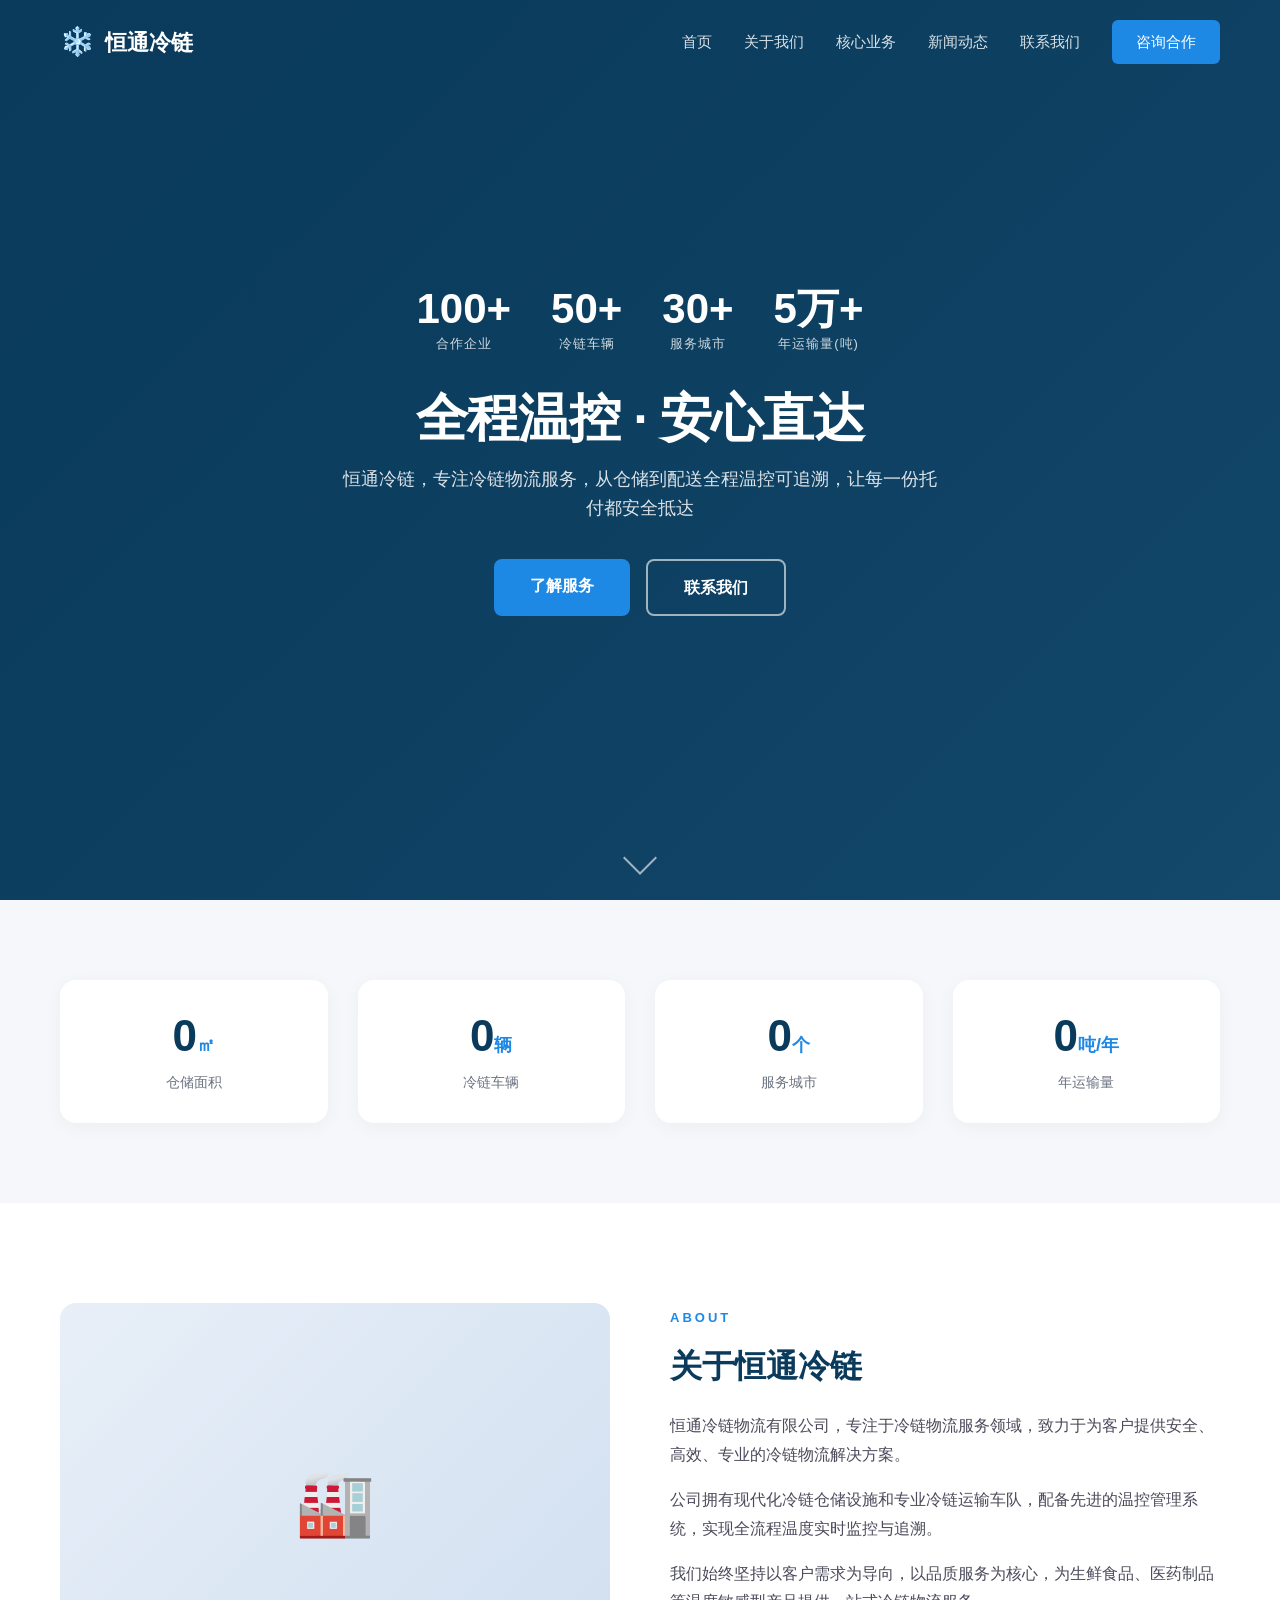
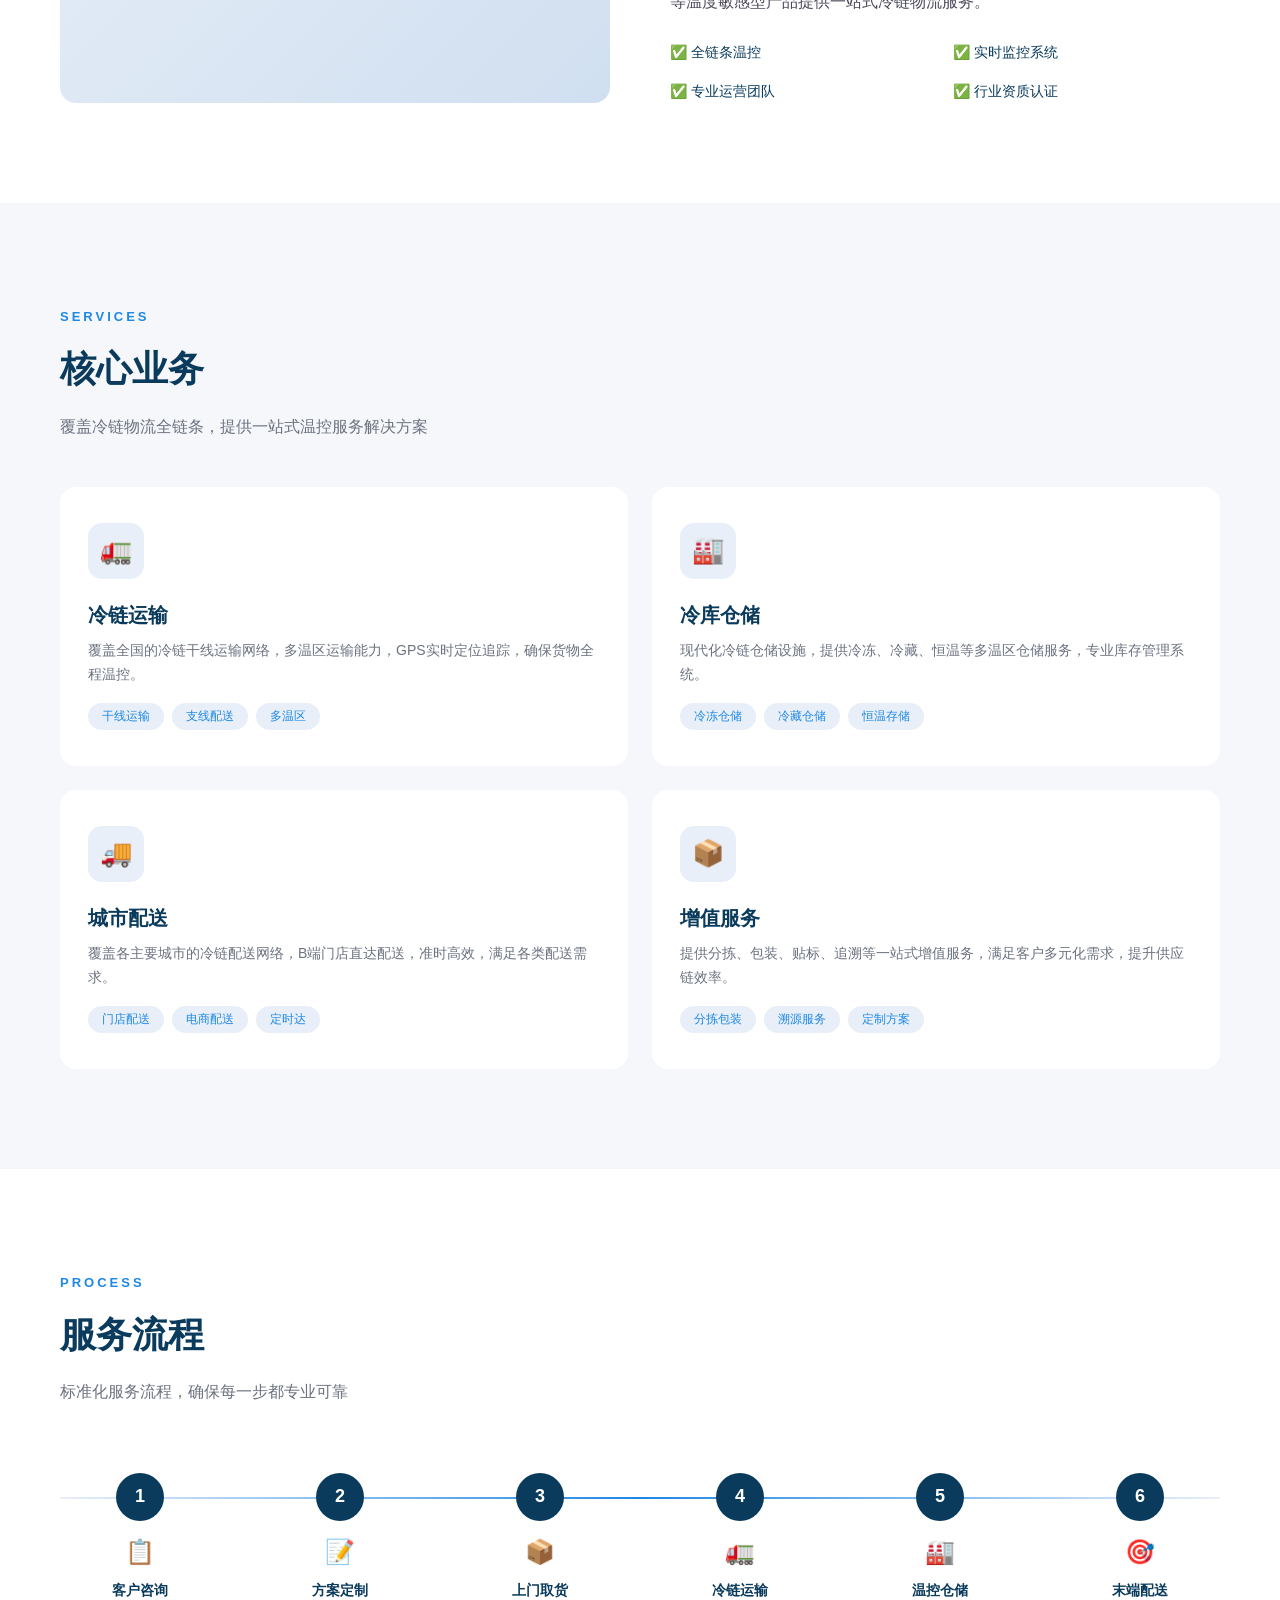
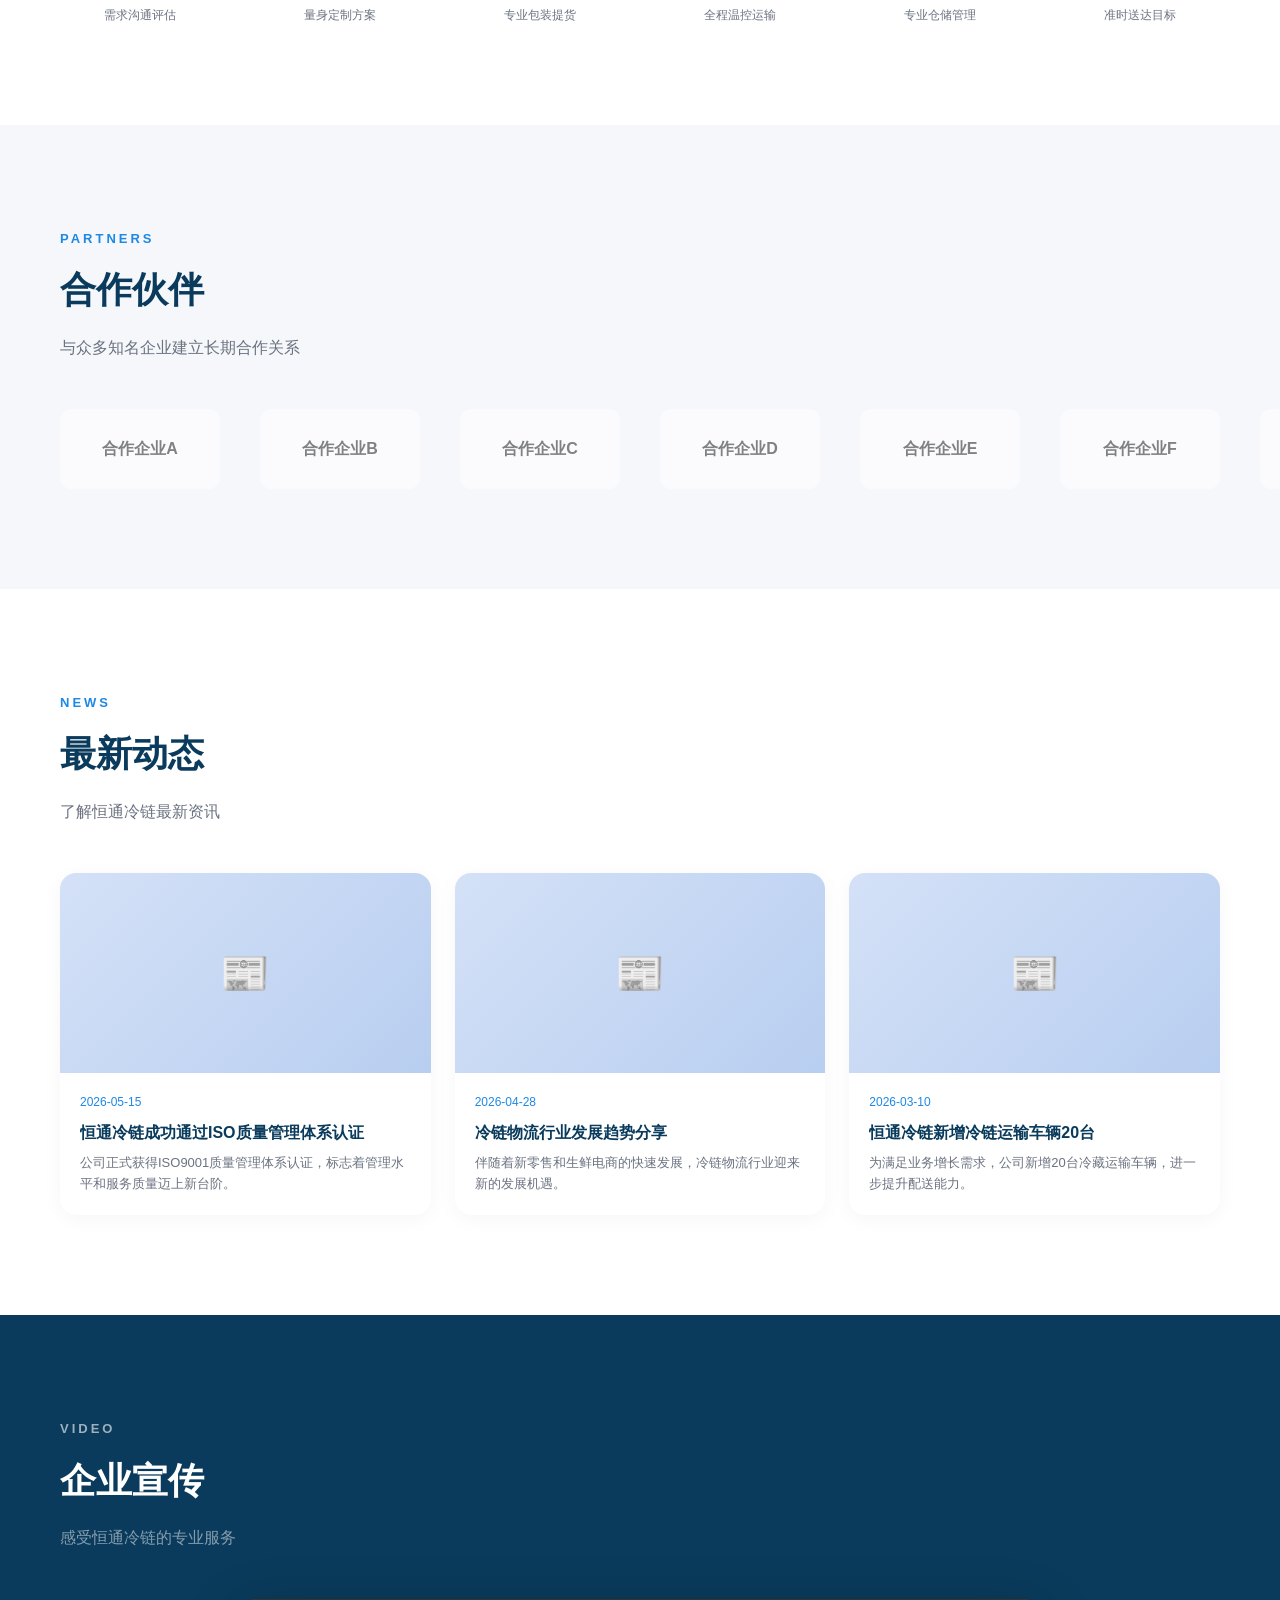
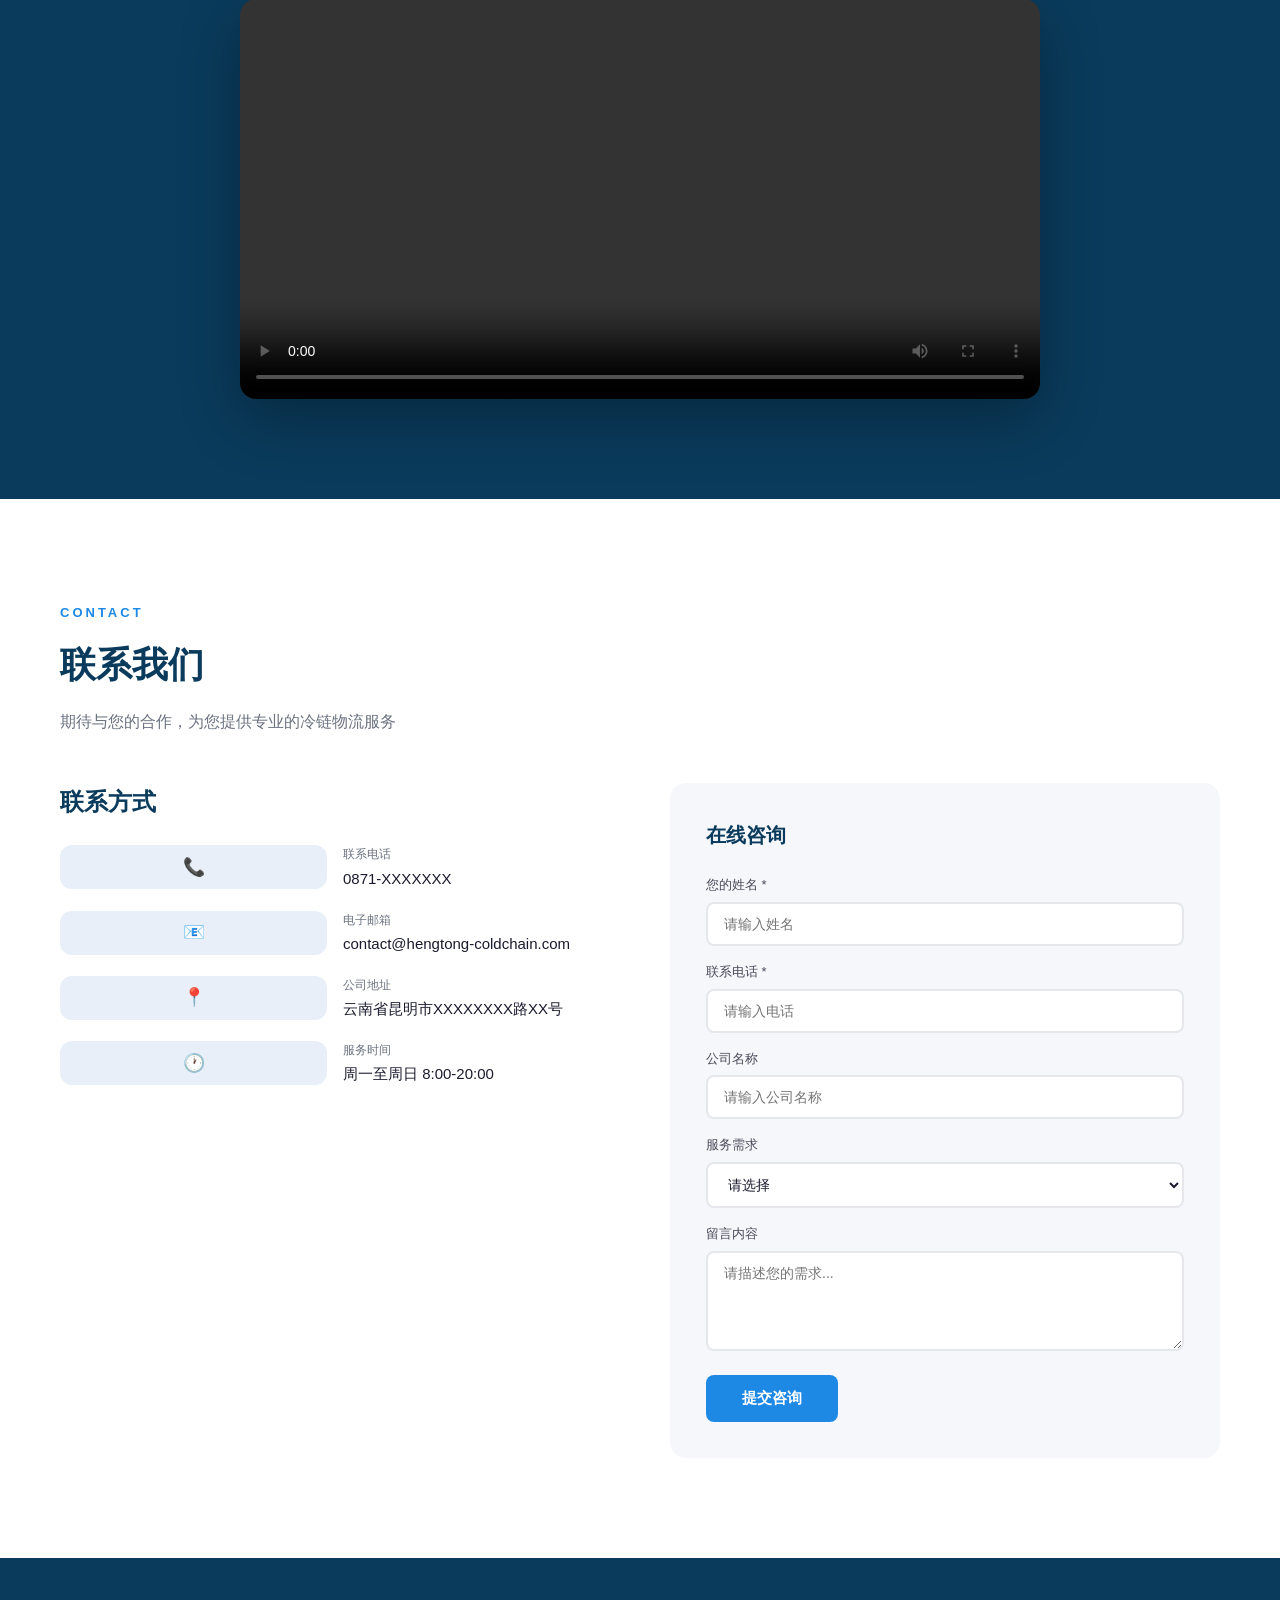
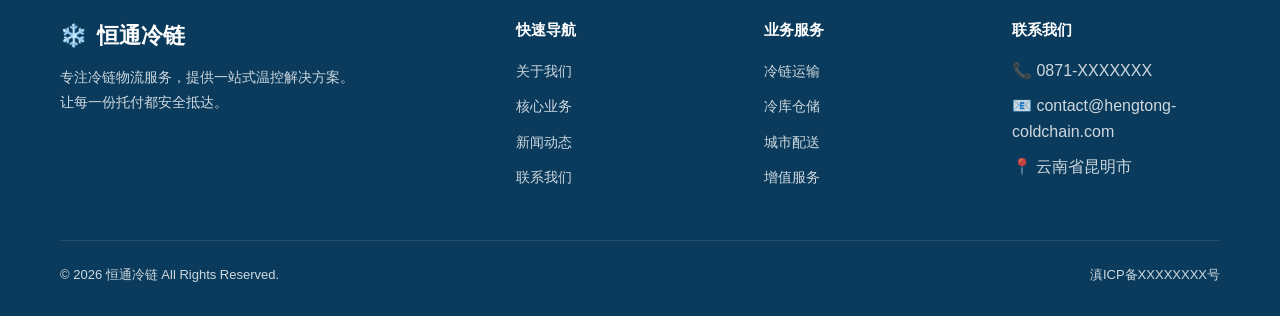
==== commit a8e206a3: "Upload index.html" ====
--- a/index.html
+++ b/index.html
@@ -339,10 +339,11 @@
   if(d.heroBtn1)document.querySelector('.hero-btn-primary').textContent=d.heroBtn1;
   if(d.heroBtn2)document.querySelector('.hero-btn-outline').textContent=d.heroBtn2;
   if(d.heroBtnLink){document.querySelector('.hero-btn-primary').href=d.heroBtnLink}
-  // Hero bg image
-  if(d.heroBgImg){
+  // Hero bg image (support local base64 and GitHub URL)
+  var _heroBg = d.heroBgImg || d.heroBgGh || d.heroBgLocal || '';
+  if(_heroBg){
     var hb=document.getElementById('heroBg');
-    hb.style.background='url('+d.heroBgImg+') center/cover no-repeat';
+    hb.style.background='url('+_heroBg+') center/cover no-repeat';
   }
   // Hero data
   var hd=document.querySelectorAll('.hero-data-item');
@@ -362,7 +363,8 @@
   // About
   if(d.aboutTitle)document.getElementById('aboutTitle').textContent=d.aboutTitle;
   if(d.aboutContent){document.getElementById('aboutContent').innerHTML='<p>'+d.aboutContent.replace(/\n\n/g,'</p><p>').replace(/\n/g,'<br>')+'</p>'}
-  if(d.aboutImgData){var ai=document.getElementById('aboutImg');ai.style.background='url('+d.aboutImgData+') center/cover no-repeat';ai.innerHTML=''}
+  var _aboutImg = d.aboutImgData || d.aboutImgGh || d.aboutImgLocal || '';
+  if(_aboutImg){var ai=document.getElementById('aboutImg');ai.style.background='url('+_aboutImg+') center/cover no-repeat';ai.innerHTML=''}
   // Advantages
   var advs=document.querySelectorAll('.about-adv-item');
   if(d.adv1&&advs[0])advs[0].innerHTML='✅ '+d.adv1;
@@ -386,7 +388,9 @@
     var h='';
     d.news.forEach(function(n,i){
       var imgKey='_img_newsImg_'+i;
-      var imgSrc=d[imgKey];
+      var imgGhKey='_gh_newsImg_'+i;
+      var imgLocalKey='_local_newsImg_'+i;
+      var imgSrc=d[imgKey]||d[imgGhKey]||d[imgLocalKey]||'';
       var imgStyle='';
       if(imgSrc){imgStyle='background:url('+imgSrc+') center/cover no-repeat'}else{imgStyle='background:linear-gradient(135deg,#d4e1f7,#b8cef0);display:flex;align-items:center;justify-content:center;font-size:40px'}
       var fallback=imgSrc?'':'📰';
@@ -394,10 +398,11 @@
     });
     ng.innerHTML=h;
   }
-  // Video
-  if(d.promoVideoData){
+  // Video (support local base64 and GitHub URL)
+  var _pv = d.promoVideoData || d.promoVideoGh || d.promoVideoLocal || '';
+  if(_pv){
     var pv=document.getElementById('promoVideo');
-    pv.querySelector('source').src=d.promoVideoData;
+    pv.querySelector('source').src=_pv;
     pv.load();
   }
   // Contact
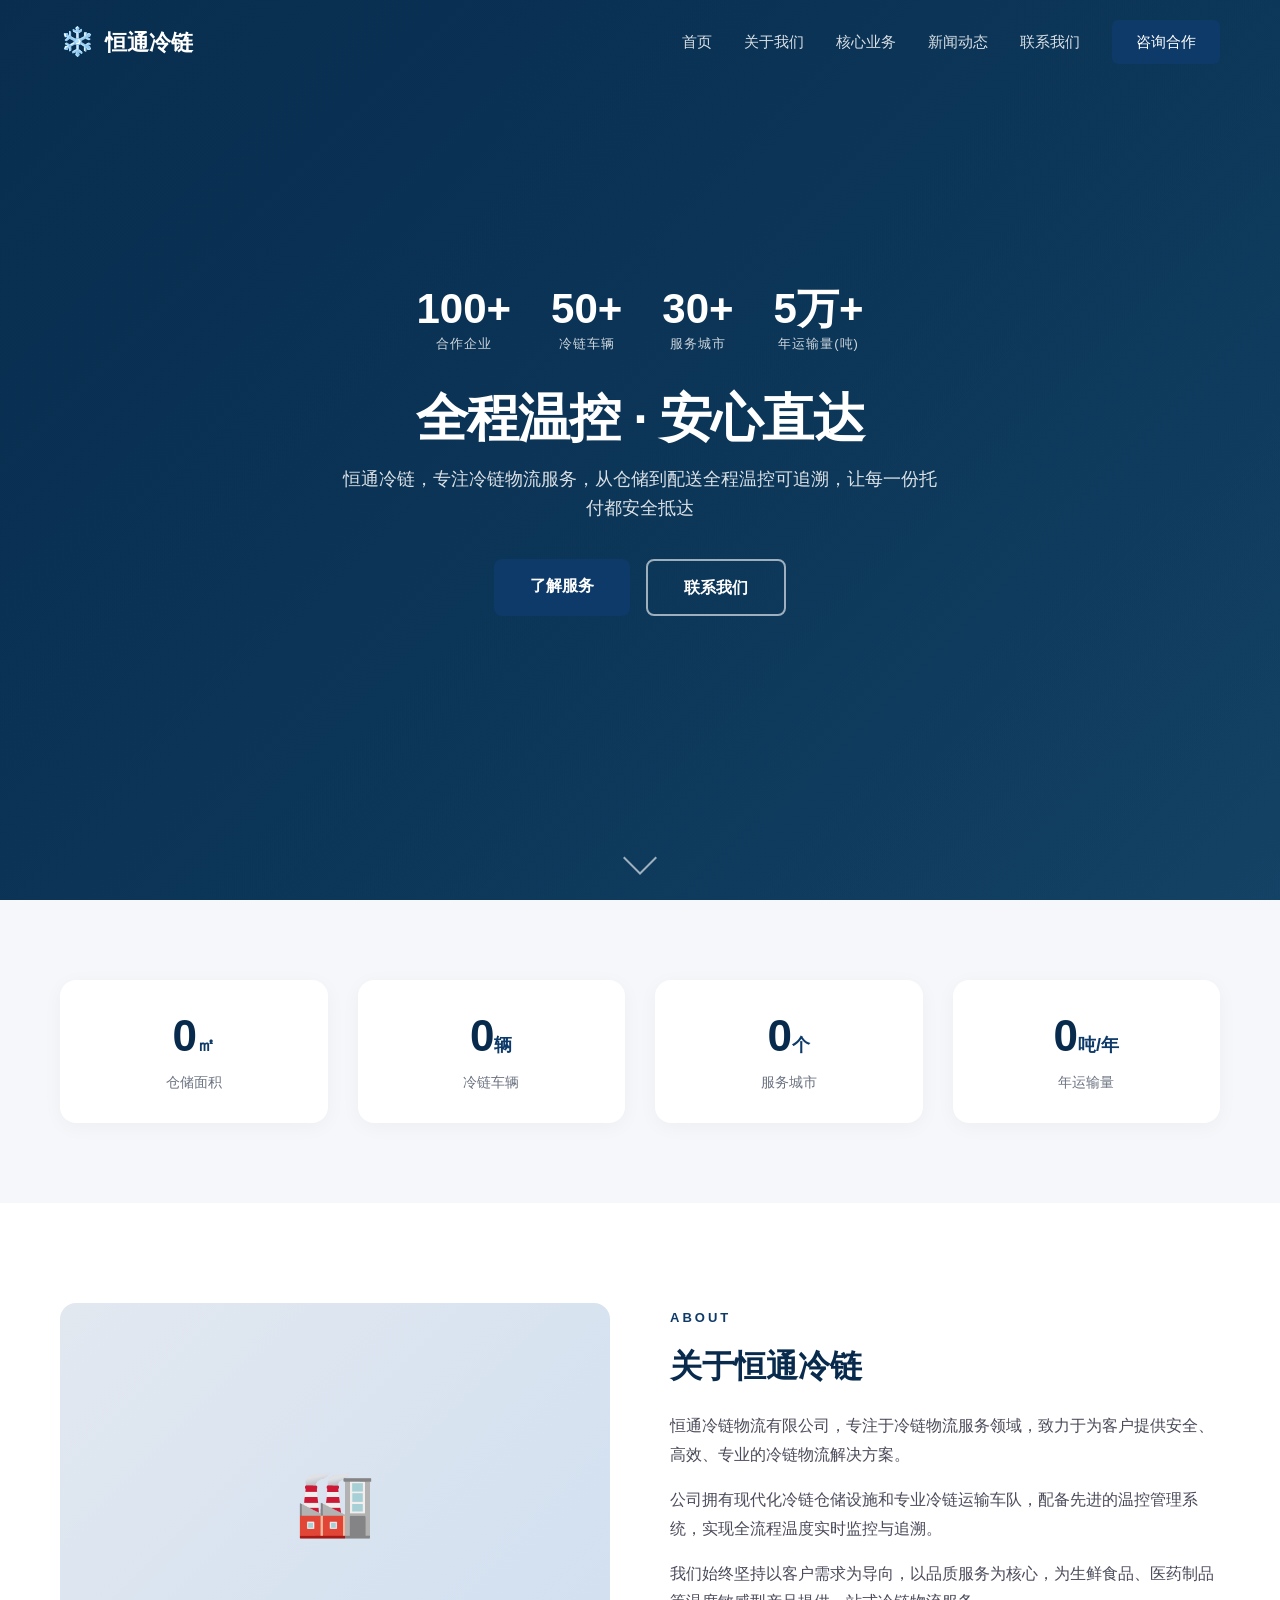
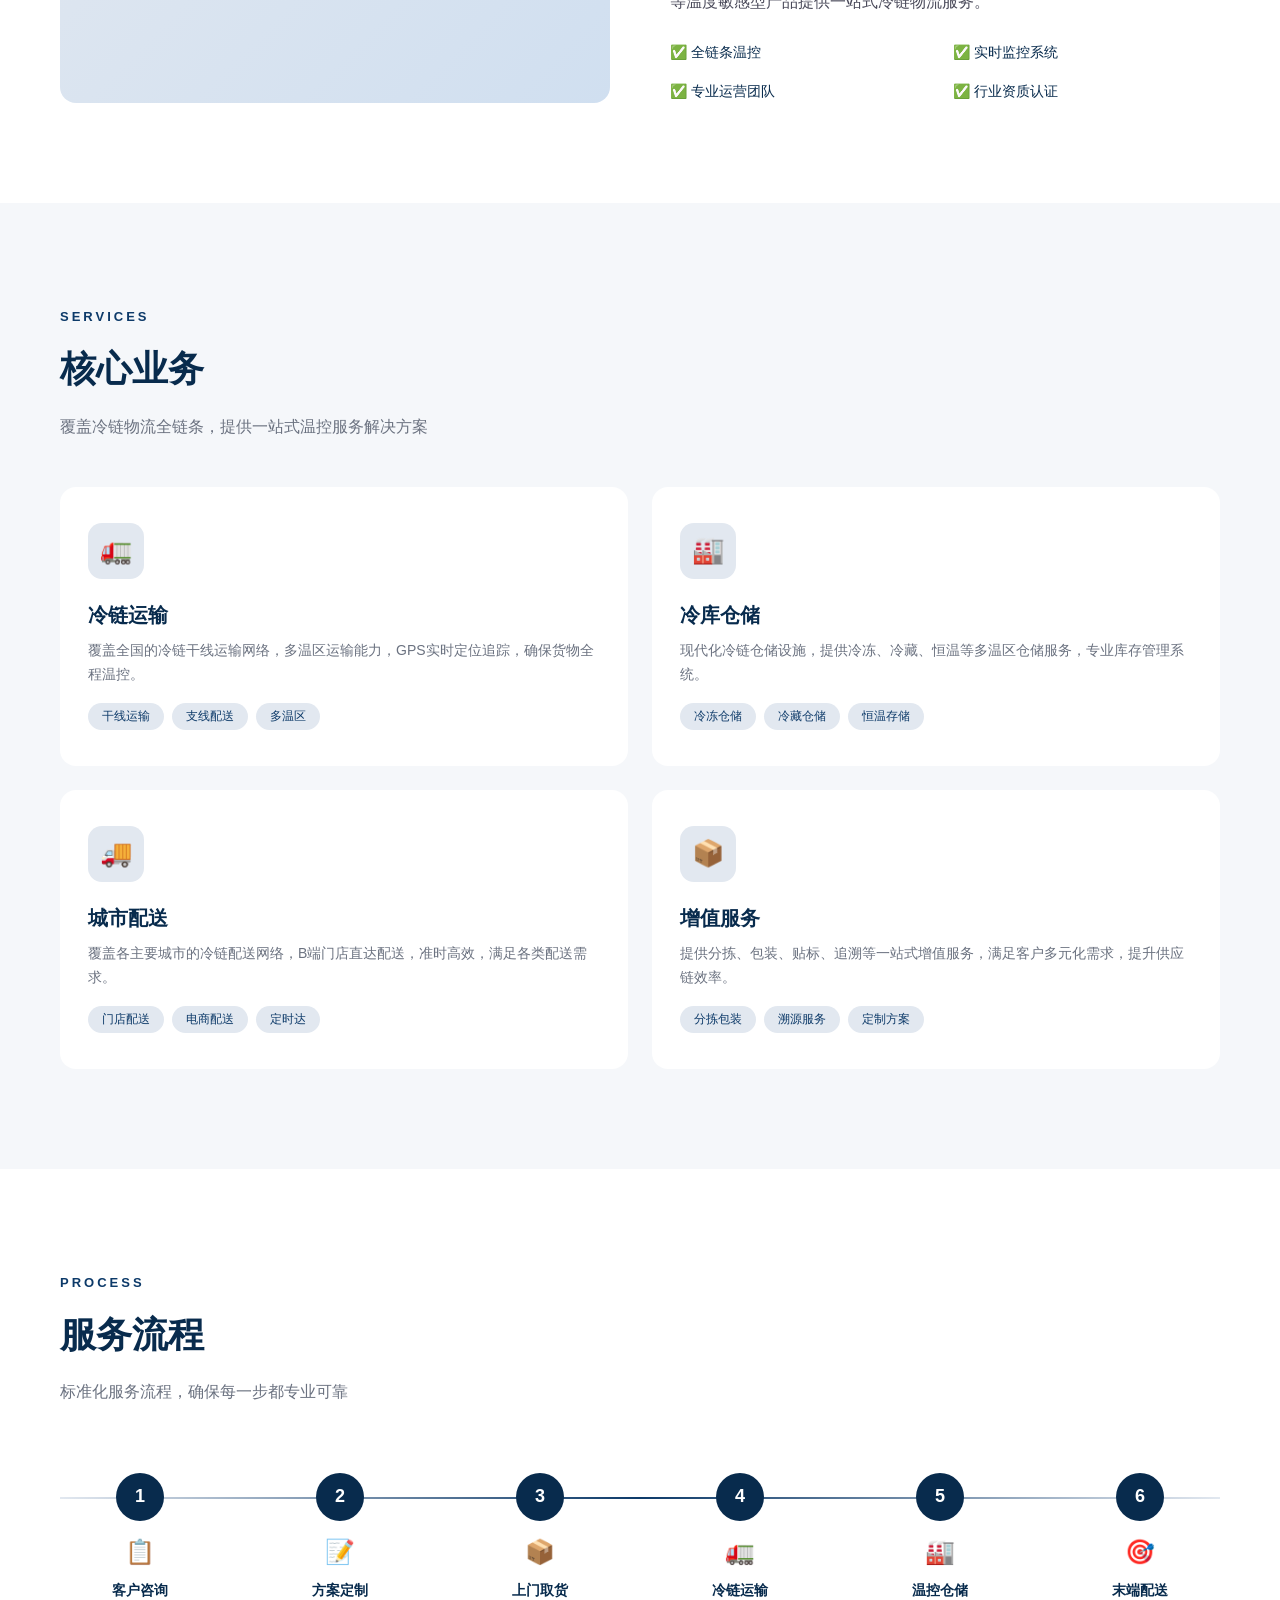
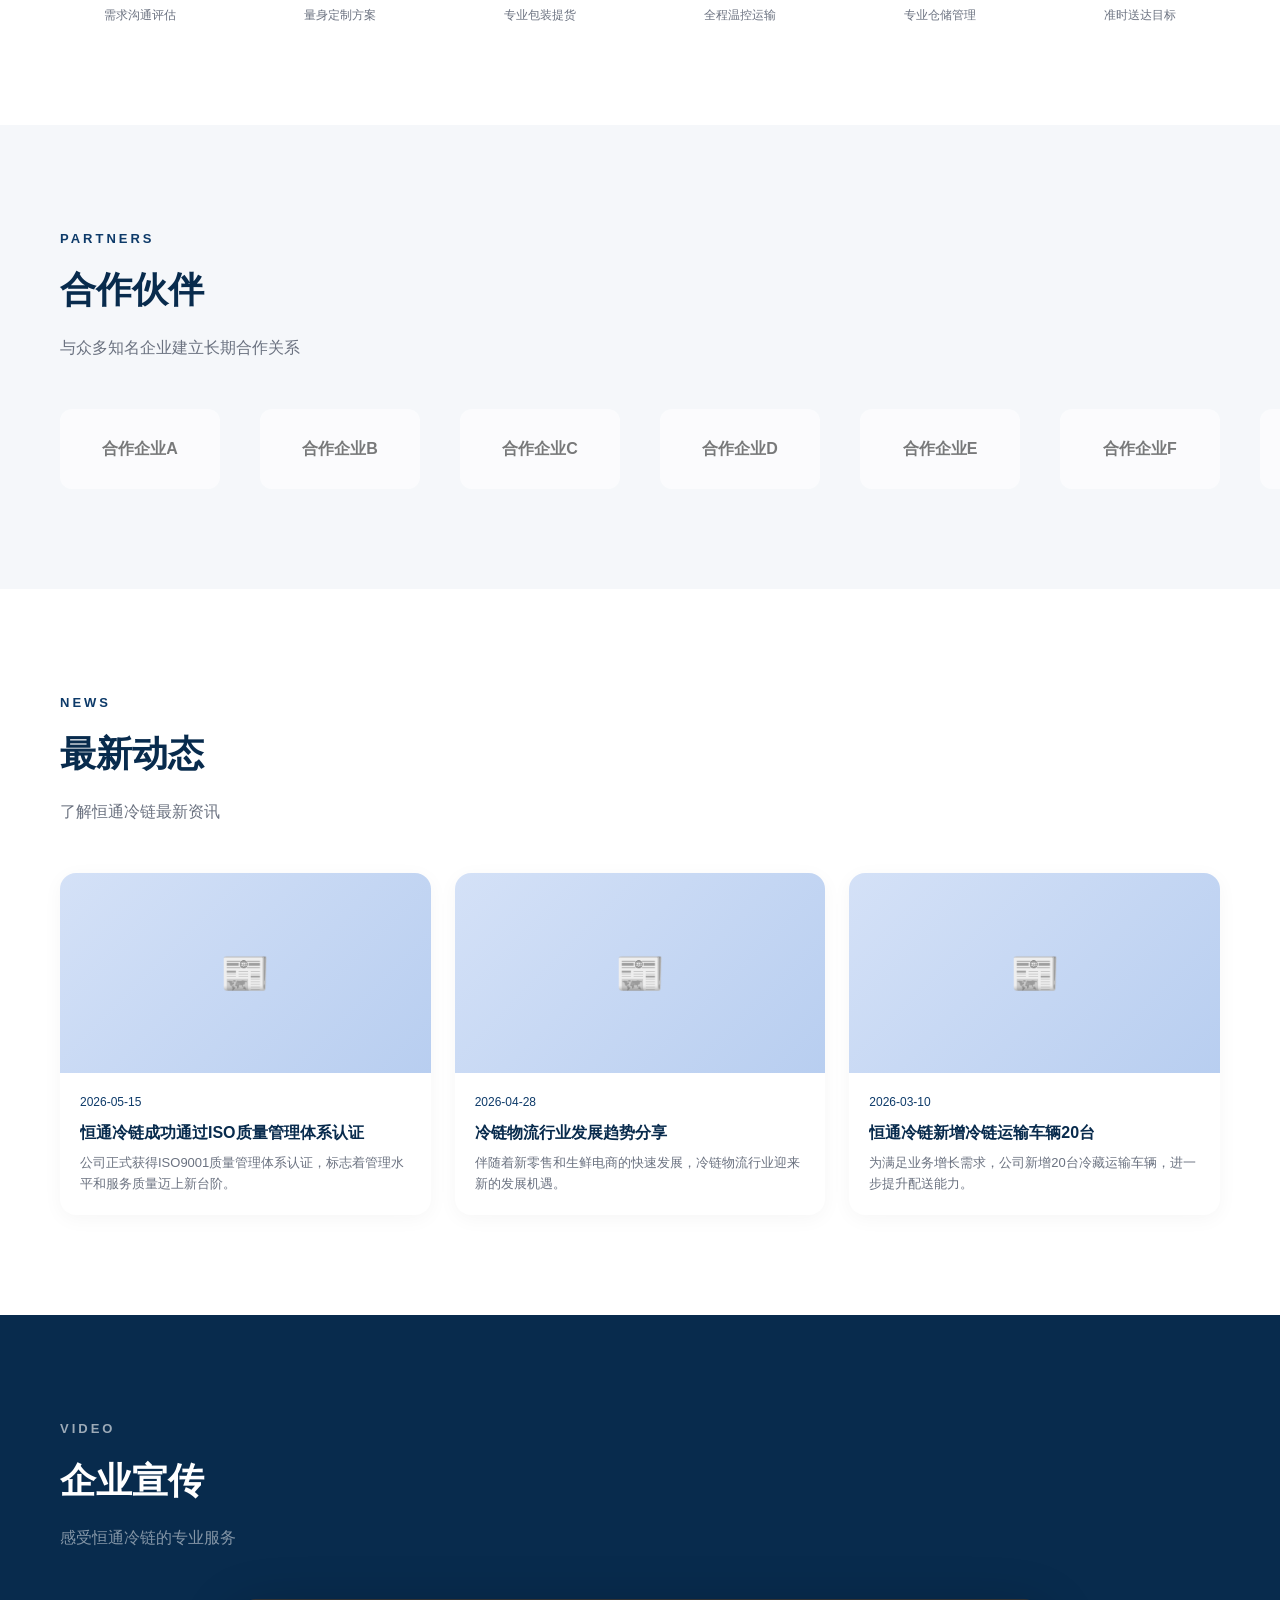
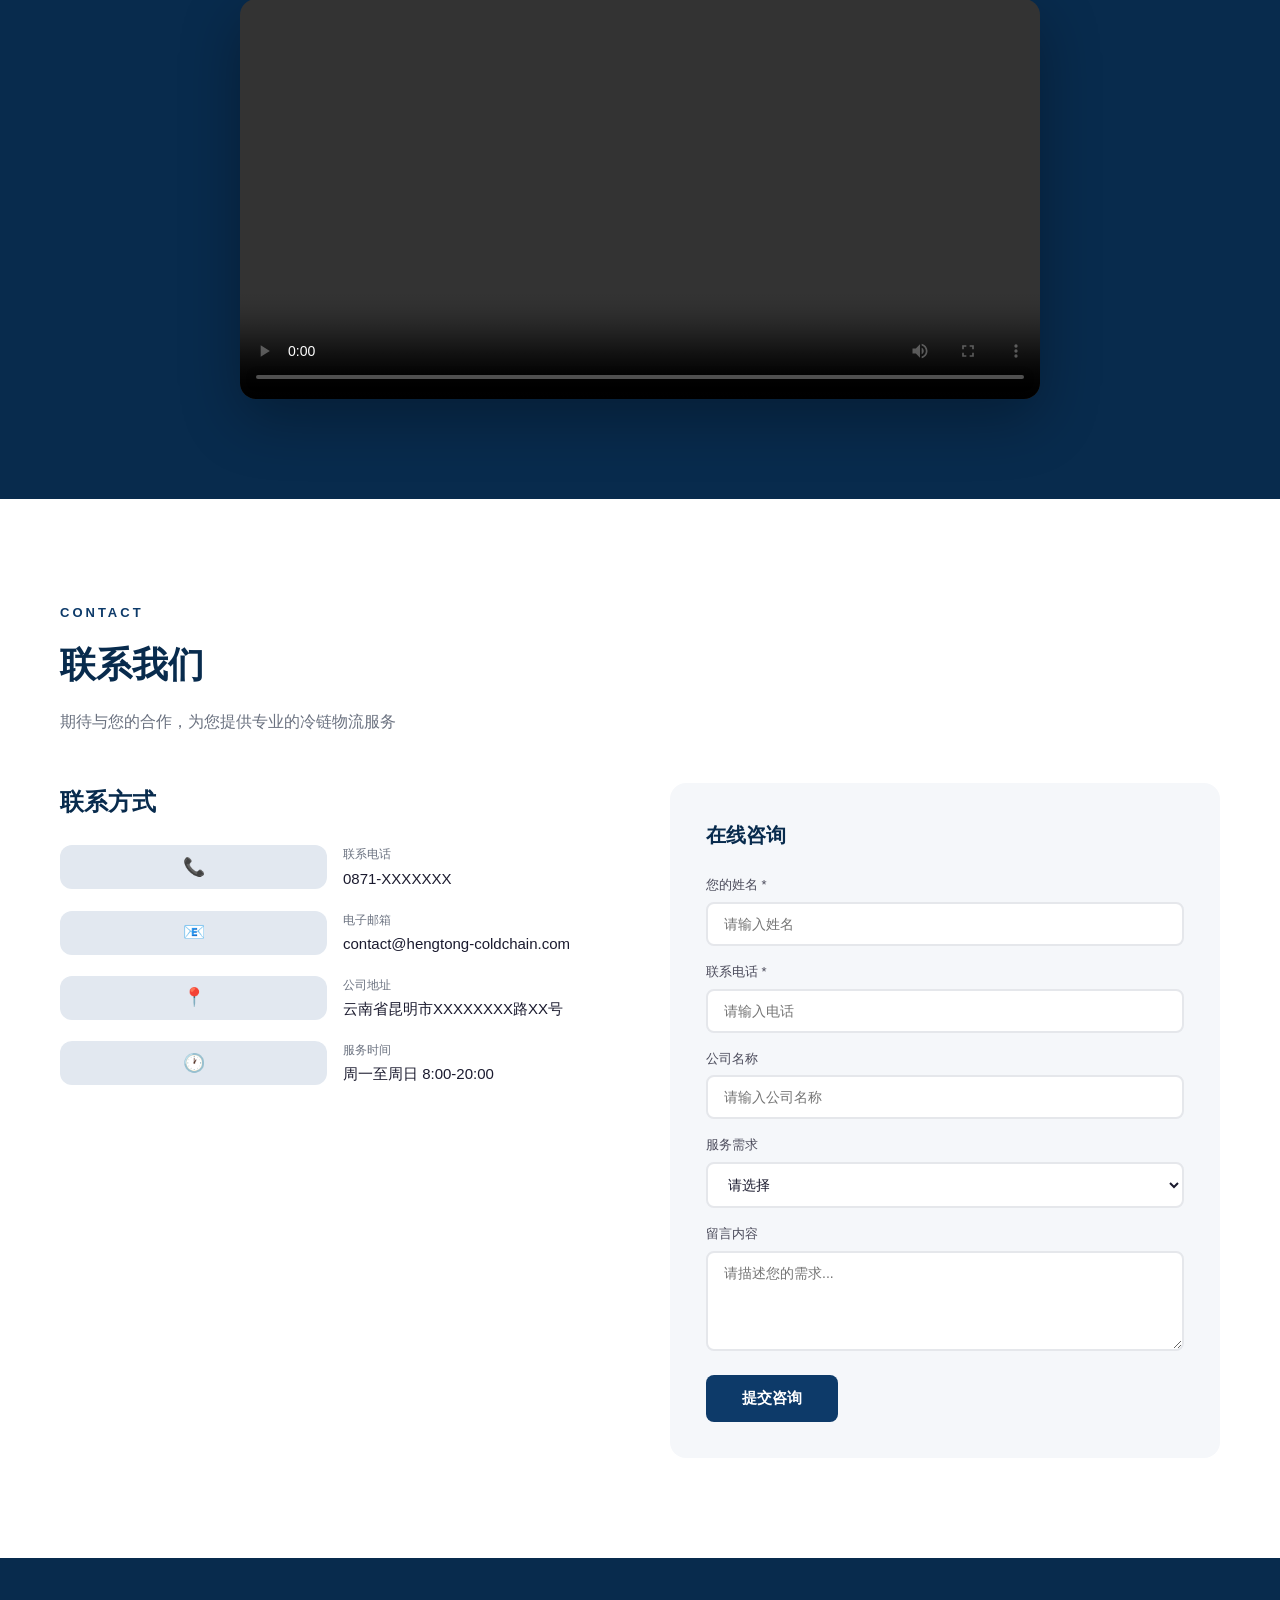
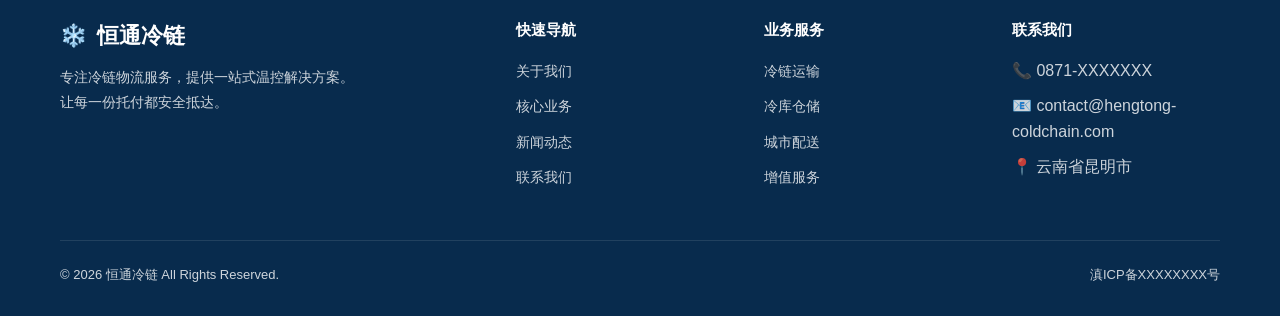
==== commit 1e4ad3e2: "refactor: change brand color to #0D3A69" ====
--- a/index.html
+++ b/index.html
@@ -13,30 +13,30 @@
 ul{list-style:none}
 .container{max-width:1200px;margin:0 auto;padding:0 20px}
 section{padding:100px 0}
-.section-tag{display:inline-block;font-size:13px;font-weight:600;letter-spacing:3px;color:#1E88E5;text-transform:uppercase;margin-bottom:12px}
-.section-title{font-size:36px;font-weight:700;color:#0A3B5C;margin-bottom:16px}
+.section-tag{display:inline-block;font-size:13px;font-weight:600;letter-spacing:3px;color:#0D3A69;text-transform:uppercase;margin-bottom:12px}
+.section-title{font-size:36px;font-weight:700;color:#082B4D;margin-bottom:16px}
 .section-subtitle{font-size:16px;color:#6B7280;max-width:600px;margin-bottom:48px}
 .navbar{position:fixed;top:0;left:0;right:0;z-index:1000;padding:20px 0;transition:all .3s ease;background:transparent}
 .navbar.scrolled{background:rgba(255,255,255,.95);padding:12px 0;box-shadow:0 2px 20px rgba(0,0,0,.08);backdrop-filter:blur(10px)}
 .navbar .container{display:flex;align-items:center;justify-content:space-between}
 .navbar .logo{display:flex;align-items:center;gap:10px;font-size:22px;font-weight:700;color:#fff;transition:color .3s}
-.navbar.scrolled .logo{color:#0A3B5C}
+.navbar.scrolled .logo{color:#082B4D}
 .navbar .logo-icon{font-size:28px}
 .nav-links{display:flex;gap:32px;align-items:center}
 .nav-links a{font-size:15px;font-weight:500;color:rgba(255,255,255,.85);transition:color .3s;position:relative}
 .navbar.scrolled .nav-links a{color:#4A4A5A}
-.nav-links a:hover,.navbar.scrolled .nav-links a:hover{color:#1E88E5}
-.nav-links a::after{content:'';position:absolute;bottom:-4px;left:0;width:0;height:2px;background:#1E88E5;transition:width .3s}
+.nav-links a:hover,.navbar.scrolled .nav-links a:hover{color:#0D3A69}
+.nav-links a::after{content:'';position:absolute;bottom:-4px;left:0;width:0;height:2px;background:#0D3A69;transition:width .3s}
 .nav-links a:hover::after{width:100%}
-.nav-cta{display:inline-block;padding:10px 24px;background:#1E88E5;color:#fff!important;border-radius:6px;font-weight:600;transition:background .3s}
-.nav-cta:hover{background:#1565C0}
+.nav-cta{display:inline-block;padding:10px 24px;background:#0D3A69;color:#fff!important;border-radius:6px;font-weight:600;transition:background .3s}
+.nav-cta:hover{background:#0A2D55}
 .nav-cta::after{display:none!important}
 .menu-toggle{display:none;flex-direction:column;gap:5px;cursor:pointer;padding:5px}
 .menu-toggle span{display:block;width:24px;height:2px;background:#fff;border-radius:2px;transition:.3s}
-.navbar.scrolled .menu-toggle span{background:#0A3B5C}
-.hero{position:relative;height:100vh;min-height:600px;display:flex;align-items:center;justify-content:center;overflow:hidden;background:#0A3B5C}
+.navbar.scrolled .menu-toggle span{background:#082B4D}
+.hero{position:relative;height:100vh;min-height:600px;display:flex;align-items:center;justify-content:center;overflow:hidden;background:#082B4D}
 .hero-bg{position:absolute;top:0;left:0;width:100%;height:100%;object-fit:cover}
-.hero-overlay{position:absolute;top:0;left:0;width:100%;height:100%;background:linear-gradient(135deg,rgba(10,59,92,.85),rgba(10,59,92,.4))}
+.hero-overlay{position:absolute;top:0;left:0;width:100%;height:100%;background:linear-gradient(135deg,rgba(8,43,77,.85),rgba(8,43,77,.4))}
 .hero-content{position:relative;z-index:2;text-align:center;color:#fff;max-width:800px;padding:0 20px}
 .hero-data{display:flex;justify-content:center;gap:40px;margin-bottom:32px;flex-wrap:wrap}
 .hero-data-item{text-align:center}
@@ -46,8 +46,8 @@
 .hero p{font-size:18px;opacity:.85;margin-bottom:36px;max-width:600px;margin-left:auto;margin-right:auto}
 .hero-btns{display:flex;gap:16px;justify-content:center;flex-wrap:wrap}
 .hero-btn{display:inline-block;padding:14px 36px;border-radius:8px;font-size:16px;font-weight:600;transition:all .3s;cursor:pointer;border:none}
-.hero-btn-primary{background:#1E88E5;color:#fff}
-.hero-btn-primary:hover{background:#1565C0;transform:translateY(-2px);box-shadow:0 8px 25px rgba(30,136,229,.4)}
+.hero-btn-primary{background:#0D3A69;color:#fff}
+.hero-btn-primary:hover{background:#0A2D55;transform:translateY(-2px);box-shadow:0 8px 25px rgba(13,58,105,.4)}
 .hero-btn-outline{background:transparent;color:#fff;border:2px solid rgba(255,255,255,.6)}
 .hero-btn-outline:hover{border-color:#fff;background:rgba(255,255,255,.1);transform:translateY(-2px)}
 .scroll-indicator{position:absolute;bottom:30px;left:50%;transform:translateX(-50%);z-index:2;animation:bounce 2s infinite}
@@ -57,36 +57,36 @@
 .stats-grid{display:grid;grid-template-columns:repeat(4,1fr);gap:30px}
 .stat-card{text-align:center;padding:30px 20px;background:#fff;border-radius:16px;box-shadow:0 4px 20px rgba(0,0,0,.04);transition:all .3s}
 .stat-card:hover{transform:translateY(-4px);box-shadow:0 8px 30px rgba(0,0,0,.08)}
-.stat-card .num{font-size:44px;font-weight:800;color:#0A3B5C;line-height:1.2}
-.stat-card .unit{font-size:18px;font-weight:600;color:#1E88E5}
+.stat-card .num{font-size:44px;font-weight:800;color:#082B4D;line-height:1.2}
+.stat-card .unit{font-size:18px;font-weight:600;color:#0D3A69}
 .stat-card .label{font-size:14px;color:#6B7280;margin-top:8px}
 .about .about-grid{display:grid;grid-template-columns:1fr 1fr;gap:60px;align-items:center}
-.about-image{border-radius:16px;overflow:hidden;background:#E8EFF8;min-height:400px;display:flex;align-items:center;justify-content:center;background-size:cover;background-position:center}
+.about-image{border-radius:16px;overflow:hidden;background:#E2E8F0;min-height:400px;display:flex;align-items:center;justify-content:center;background-size:cover;background-position:center}
 .about h2{font-size:32px;margin-bottom:20px}
 .about p{color:#4A4A5A;margin-bottom:16px;font-size:16px;line-height:1.8}
 .about-advantages{display:grid;grid-template-columns:1fr 1fr;gap:16px;margin-top:24px}
-.about-adv-item{display:flex;align-items:center;gap:10px;font-size:14px;font-weight:500;color:#0A3B5C}
+.about-adv-item{display:flex;align-items:center;gap:10px;font-size:14px;font-weight:500;color:#082B4D}
 .services{background:#F5F7FA}
 .services-grid{display:grid;grid-template-columns:repeat(2,1fr);gap:24px}
 .service-card{background:#fff;border-radius:16px;padding:36px 28px;transition:all .3s;cursor:pointer;position:relative;overflow:hidden}
-.service-card::before{content:'';position:absolute;top:0;left:0;width:4px;height:0;background:#1E88E5;transition:height .4s}
+.service-card::before{content:'';position:absolute;top:0;left:0;width:4px;height:0;background:#0D3A69;transition:height .4s}
 .service-card:hover::before{height:100%}
 .service-card:hover{transform:translateY(-6px);box-shadow:0 12px 40px rgba(0,0,0,.08)}
-.service-icon{width:56px;height:56px;background:#E8EFF8;border-radius:14px;display:flex;align-items:center;justify-content:center;font-size:26px;margin-bottom:20px;transition:all .3s}
-.service-card:hover .service-icon{background:#1E88E5;color:#fff}
-.service-card h4{font-size:20px;font-weight:700;color:#0A3B5C;margin-bottom:8px}
+.service-icon{width:56px;height:56px;background:#E2E8F0;border-radius:14px;display:flex;align-items:center;justify-content:center;font-size:26px;margin-bottom:20px;transition:all .3s}
+.service-card:hover .service-icon{background:#0D3A69;color:#fff}
+.service-card h4{font-size:20px;font-weight:700;color:#082B4D;margin-bottom:8px}
 .service-card p{font-size:14px;color:#6B7280;line-height:1.7}
 .service-tags{display:flex;flex-wrap:wrap;gap:8px;margin-top:16px}
-.service-tag{padding:4px 14px;background:#E8EFF8;border-radius:20px;font-size:12px;color:#1E88E5;font-weight:500}
+.service-tag{padding:4px 14px;background:#E2E8F0;border-radius:20px;font-size:12px;color:#0D3A69;font-weight:500}
 .process{background:#fff}
 .process-steps{display:flex;justify-content:space-between;position:relative;padding-top:20px}
 @media(max-width:768px){.process-steps{flex-wrap:wrap;gap:24px;justify-content:center}}
 .process-step{text-align:center;position:relative;padding:0 10px;flex:1;max-width:160px}
-.process-step .step-num{width:48px;height:48px;background:#0A3B5C;color:#fff;border-radius:50%;display:flex;align-items:center;justify-content:center;font-size:18px;font-weight:700;margin:0 auto 12px;position:relative;z-index:2}
+.process-step .step-num{width:48px;height:48px;background:#082B4D;color:#fff;border-radius:50%;display:flex;align-items:center;justify-content:center;font-size:18px;font-weight:700;margin:0 auto 12px;position:relative;z-index:2}
 .process-step .step-icon{font-size:24px;margin-bottom:8px}
-.process-step h4{font-size:14px;font-weight:600;color:#0A3B5C;margin-bottom:4px}
+.process-step h4{font-size:14px;font-weight:600;color:#082B4D;margin-bottom:4px}
 .process-step p{font-size:12px;color:#6B7280}
-.process-line{position:absolute;top:44px;left:0;right:0;height:2px;background:linear-gradient(90deg,#E8EFF8,#1E88E5,#E8EFF8);z-index:1}
+.process-line{position:absolute;top:44px;left:0;right:0;height:2px;background:linear-gradient(90deg,#E2E8F0,#0D3A69,#E2E8F0);z-index:1}
 .partners{background:#F5F7FA;overflow:hidden}
 .partners-track{display:flex;gap:40px;animation:scrollLogo 30s linear infinite;width:fit-content}
 .partners-track:hover{animation-play-state:paused}
@@ -98,38 +98,38 @@
 .news-card:hover{transform:translateY(-6px);box-shadow:0 12px 40px rgba(0,0,0,.1)}
 .news-card-img{height:200px;background-size:cover;background-position:center}
 .news-card-body{padding:20px}
-.news-date{font-size:12px;color:#1E88E5;font-weight:500;margin-bottom:8px}
-.news-card-body h4{font-size:16px;font-weight:700;color:#0A3B5C;margin-bottom:8px;display:-webkit-box;-webkit-line-clamp:2;-webkit-box-orient:vertical;overflow:hidden}
+.news-date{font-size:12px;color:#0D3A69;font-weight:500;margin-bottom:8px}
+.news-card-body h4{font-size:16px;font-weight:700;color:#082B4D;margin-bottom:8px;display:-webkit-box;-webkit-line-clamp:2;-webkit-box-orient:vertical;overflow:hidden}
 .news-card-body p{font-size:13px;color:#6B7280;line-height:1.6;display:-webkit-box;-webkit-line-clamp:3;-webkit-box-orient:vertical;overflow:hidden}
-.video-section{background:#0A3B5C;padding:100px 0}
+.video-section{background:#082B4D;padding:100px 0}
 .video-section .section-title{color:#fff}
 .video-wrapper{position:relative;max-width:800px;margin:0 auto;border-radius:16px;overflow:hidden;box-shadow:0 20px 60px rgba(0,0,0,.3)}
 .video-wrapper video{width:100%;display:block}
 .contact{background:#fff}
 .contact-grid{display:grid;grid-template-columns:1fr 1fr;gap:60px}
-.contact-info h3{font-size:24px;font-weight:700;color:#0A3B5C;margin-bottom:24px}
+.contact-info h3{font-size:24px;font-weight:700;color:#082B4D;margin-bottom:24px}
 .contact-info-item{display:flex;gap:16px;margin-bottom:20px;align-items:flex-start}
-.contact-info-item .icon{width:44px;height:44px;background:#E8EFF8;border-radius:12px;display:flex;align-items:center;justify-content:center;font-size:18px;flex-shrink:0}
+.contact-info-item .icon{width:44px;height:44px;background:#E2E8F0;border-radius:12px;display:flex;align-items:center;justify-content:center;font-size:18px;flex-shrink:0}
 .contact-info-item div{flex:1}
 .contact-info-item .label{font-size:12px;color:#6B7280;font-weight:500;margin-bottom:2px}
 .contact-info-item .value{font-size:15px;color:#1a1a2e;font-weight:500}
 .contact-form{background:#F5F7FA;border-radius:16px;padding:36px}
-.contact-form h3{font-size:20px;font-weight:700;color:#0A3B5C;margin-bottom:24px}
+.contact-form h3{font-size:20px;font-weight:700;color:#082B4D;margin-bottom:24px}
 .form-group{margin-bottom:16px}
 .form-group label{display:block;font-size:13px;font-weight:500;color:#4A4A5A;margin-bottom:6px}
 .form-group input,.form-group textarea,.form-group select{width:100%;padding:12px 16px;border:2px solid #E5E7EB;border-radius:8px;font-size:14px;font-family:inherit;color:#1a1a2e;transition:border .3s;background:#fff;outline:none}
-.form-group input:focus,.form-group textarea:focus,.form-group select:focus{border-color:#1E88E5;box-shadow:0 0 0 3px rgba(30,136,229,.1)}
+.form-group input:focus,.form-group textarea:focus,.form-group select:focus{border-color:#0D3A69;box-shadow:0 0 0 3px rgba(13,58,105,.1)}
 .form-group textarea{resize:vertical;min-height:100px}
-.form-submit{padding:14px 36px;background:#1E88E5;color:#fff;border:none;border-radius:8px;font-size:15px;font-weight:600;cursor:pointer;transition:all .3s}
-.form-submit:hover{background:#1565C0;transform:translateY(-2px)}
-.footer{background:#0A3B5C;color:rgba(255,255,255,.8);padding:60px 0 30px}
+.form-submit{padding:14px 36px;background:#0D3A69;color:#fff;border:none;border-radius:8px;font-size:15px;font-weight:600;cursor:pointer;transition:all .3s}
+.form-submit:hover{background:#0A2D55;transform:translateY(-2px)}
+.footer{background:#082B4D;color:rgba(255,255,255,.8);padding:60px 0 30px}
 .footer-grid{display:grid;grid-template-columns:2fr 1fr 1fr 1fr;gap:40px}
 .footer-brand .logo{font-size:22px;font-weight:700;color:#fff;margin-bottom:12px;display:flex;align-items:center;gap:10px}
 .footer-brand p{font-size:14px;line-height:1.8;margin-bottom:20px}
 .footer h4{font-size:15px;font-weight:600;color:#fff;margin-bottom:16px}
 .footer-links li{margin-bottom:10px}
 .footer-links a{font-size:14px;transition:color .3s}
-.footer-links a:hover{color:#1E88E5}
+.footer-links a:hover{color:#0D3A69}
 .footer-bottom{border-top:1px solid rgba(255,255,255,.1);padding-top:24px;margin-top:40px;display:flex;justify-content:space-between;align-items:center;font-size:13px;flex-wrap:wrap;gap:12px}
 .fade-in{opacity:0;transform:translateY(30px);transition:opacity .6s ease,transform .6s ease}
 .fade-in.visible{opacity:1;transform:translateY(0)}
@@ -201,7 +201,7 @@
 </div></div></section>
 
 <section class="about" id="about"><div class="container"><div class="about-grid">
-<div class="about-image fade-in" id="aboutImg" style="background:linear-gradient(135deg,#E8EFF8,#d0dff0);display:flex;align-items:center;justify-content:center;font-size:64px">🏭</div>
+<div class="about-image fade-in" id="aboutImg" style="background:linear-gradient(135deg,#E2E8F0,#d0dff0);display:flex;align-items:center;justify-content:center;font-size:64px">🏭</div>
 <div class="about-text fade-in">
 <div class="section-tag">ABOUT</div>
 <h2 class="section-title" id="aboutTitle">关于恒通冷链</h2>
@@ -239,10 +239,10 @@
 <h2 class="section-title fade-in">合作伙伴</h2>
 <p class="section-subtitle fade-in">与众多知名企业建立长期合作关系</p>
 <div class="partners-track" id="partnersTrack">
-<div class="partner-item" style="font-weight:700;color:#0A3B5C">合作企业A</div><div class="partner-item" style="font-weight:700;color:#0A3B5C">合作企业B</div><div class="partner-item" style="font-weight:700;color:#0A3B5C">合作企业C</div><div class="partner-item" style="font-weight:700;color:#0A3B5C">合作企业D</div>
-<div class="partner-item" style="font-weight:700;color:#0A3B5C">合作企业E</div><div class="partner-item" style="font-weight:700;color:#0A3B5C">合作企业F</div><div class="partner-item" style="font-weight:700;color:#0A3B5C">合作企业G</div><div class="partner-item" style="font-weight:700;color:#0A3B5C">合作企业H</div>
-<div class="partner-item" style="font-weight:700;color:#0A3B5C">合作企业A</div><div class="partner-item" style="font-weight:700;color:#0A3B5C">合作企业B</div><div class="partner-item" style="font-weight:700;color:#0A3B5C">合作企业C</div><div class="partner-item" style="font-weight:700;color:#0A3B5C">合作企业D</div>
-<div class="partner-item" style="font-weight:700;color:#0A3B5C">合作企业E</div><div class="partner-item" style="font-weight:700;color:#0A3B5C">合作企业F</div><div class="partner-item" style="font-weight:700;color:#0A3B5C">合作企业G</div><div class="partner-item" style="font-weight:700;color:#0A3B5C">合作企业H</div>
+<div class="partner-item" style="font-weight:700;color:#082B4D">合作企业A</div><div class="partner-item" style="font-weight:700;color:#082B4D">合作企业B</div><div class="partner-item" style="font-weight:700;color:#082B4D">合作企业C</div><div class="partner-item" style="font-weight:700;color:#082B4D">合作企业D</div>
+<div class="partner-item" style="font-weight:700;color:#082B4D">合作企业E</div><div class="partner-item" style="font-weight:700;color:#082B4D">合作企业F</div><div class="partner-item" style="font-weight:700;color:#082B4D">合作企业G</div><div class="partner-item" style="font-weight:700;color:#082B4D">合作企业H</div>
+<div class="partner-item" style="font-weight:700;color:#082B4D">合作企业A</div><div class="partner-item" style="font-weight:700;color:#082B4D">合作企业B</div><div class="partner-item" style="font-weight:700;color:#082B4D">合作企业C</div><div class="partner-item" style="font-weight:700;color:#082B4D">合作企业D</div>
+<div class="partner-item" style="font-weight:700;color:#082B4D">合作企业E</div><div class="partner-item" style="font-weight:700;color:#082B4D">合作企业F</div><div class="partner-item" style="font-weight:700;color:#082B4D">合作企业G</div><div class="partner-item" style="font-weight:700;color:#082B4D">合作企业H</div>
 </div></div></section>
 
 <section class="news" id="news"><div class="container">
